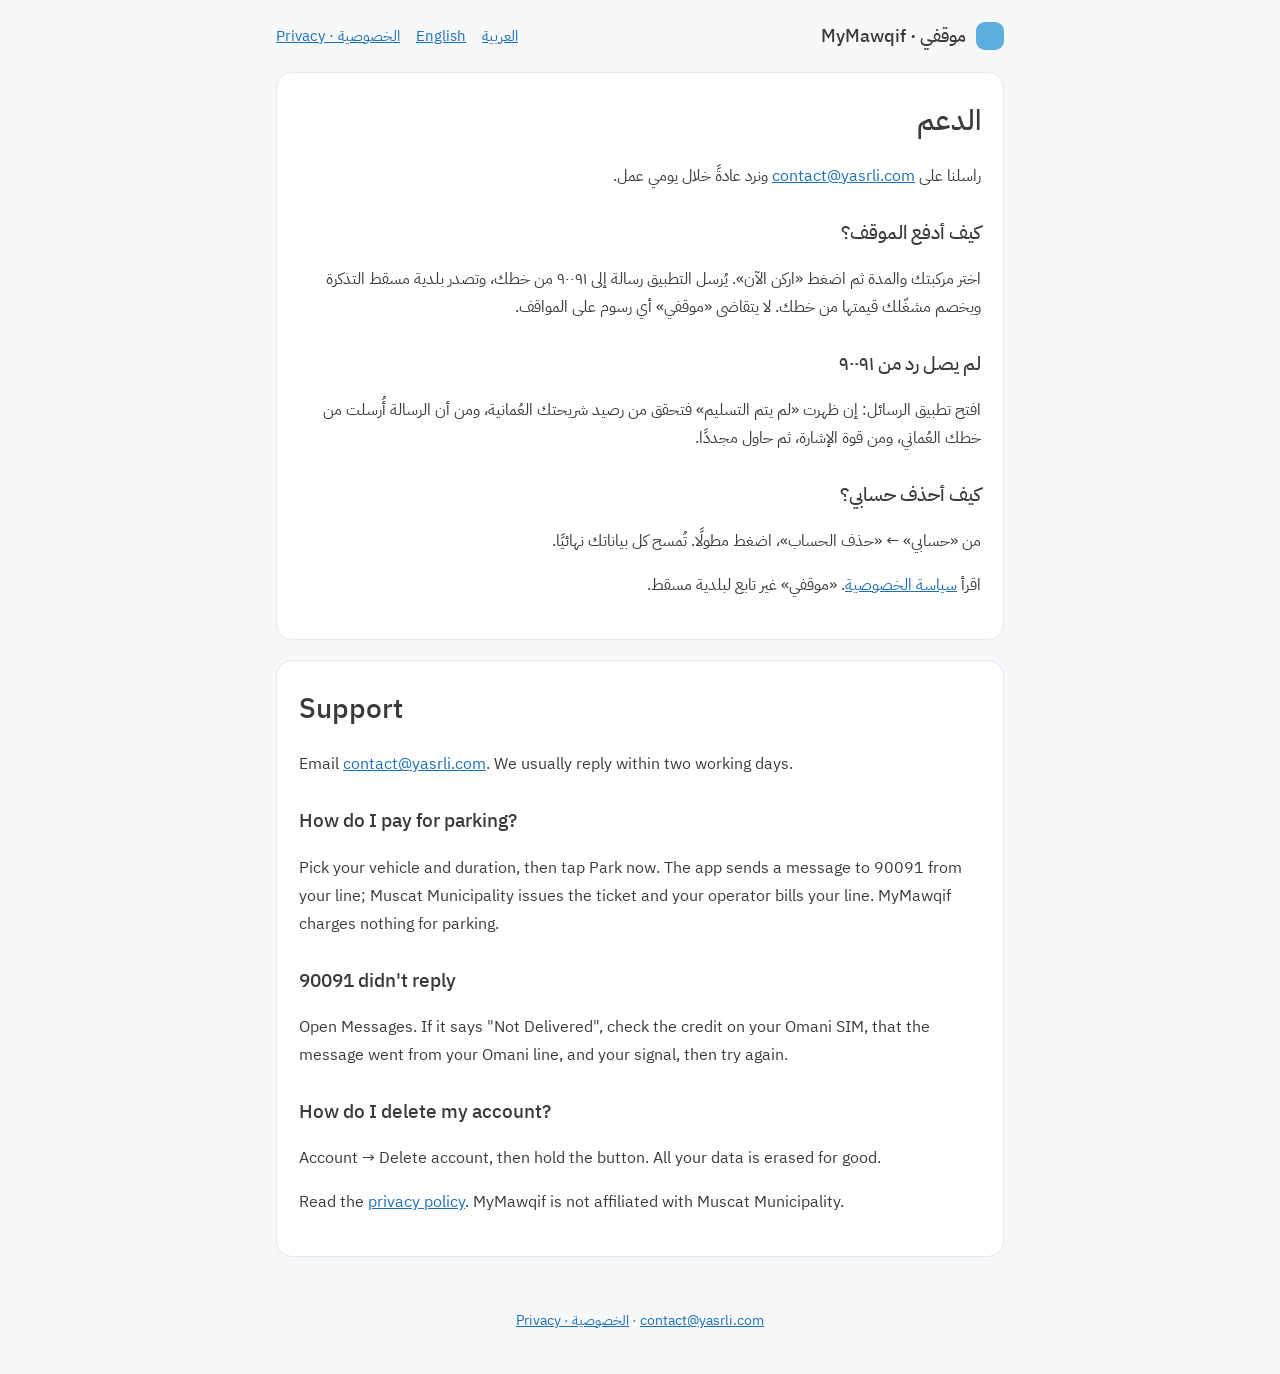
==== index.html @ d00fb5ce "Privacy policy and support pages (Arabic and English) Co-Authored-By: Claude Opus 5.5 <noreply@anthr" ====
<!doctype html>
<html lang="ar" dir="rtl">
<head>
<meta charset="utf-8">
<meta name="viewport" content="width=device-width, initial-scale=1">
<title>موقفي · MyMawqif</title>
<meta http-equiv="refresh" content="0; url=support/">
<link rel="stylesheet" href="style.css">
</head>
<body>
<main><article><p><a href="support/">الدعم · Support</a> · <a href="privacy/">سياسة الخصوصية · Privacy Policy</a></p></article></main>
</body>
</html>
---- style.css ----
:root { --bg: #F7F8FA; --ink: #3A3A3A; --muted: #6C757D; --line: #E3E7EE; --accent: #1D6FB8; --card: #FFFFFF; --blue: #5AAEE0; }
@media (prefers-color-scheme: dark) {
  :root { --bg: #0A1120; --ink: #E8EDF5; --muted: #9AA8BC; --line: #1E2A40; --accent: #7CC0EC; --card: #121A2D; }
}
* { box-sizing: border-box; }
html { scroll-behavior: smooth; }
body { margin: 0; background: var(--bg); color: var(--ink); font-family: 'IBM Plex Sans Arabic', system-ui, sans-serif; font-weight: 400; line-height: 1.75; }
header { display: flex; flex-wrap: wrap; align-items: center; justify-content: space-between; gap: 12px; max-width: 760px; margin: 0 auto; padding: 20px 16px; }
.brand { display: flex; align-items: center; gap: 10px; font-weight: 500; font-size: 18px; }
.mark { width: 28px; height: 28px; border-radius: 9px; background: var(--blue); }
nav { display: flex; gap: 16px; font-size: 15px; }
main { max-width: 760px; margin: 0 auto; padding: 0 16px 32px; }
article { background: var(--card); border: 1px solid var(--line); border-radius: 16px; padding: 24px 22px; margin-bottom: 20px; scroll-margin-top: 16px; }
h1 { font-size: 28px; font-weight: 500; margin: 0 0 4px; }
h2 { font-size: 19px; font-weight: 500; margin: 26px 0 6px; }
.meta { color: var(--muted); margin: 0 0 8px; }
ul { padding-inline-start: 22px; }
li { margin: 6px 0; }
strong { font-weight: 500; }
a { color: var(--accent); }
footer { max-width: 760px; margin: 0 auto; padding: 0 16px 40px; color: var(--muted); font-size: 14px; text-align: center; }
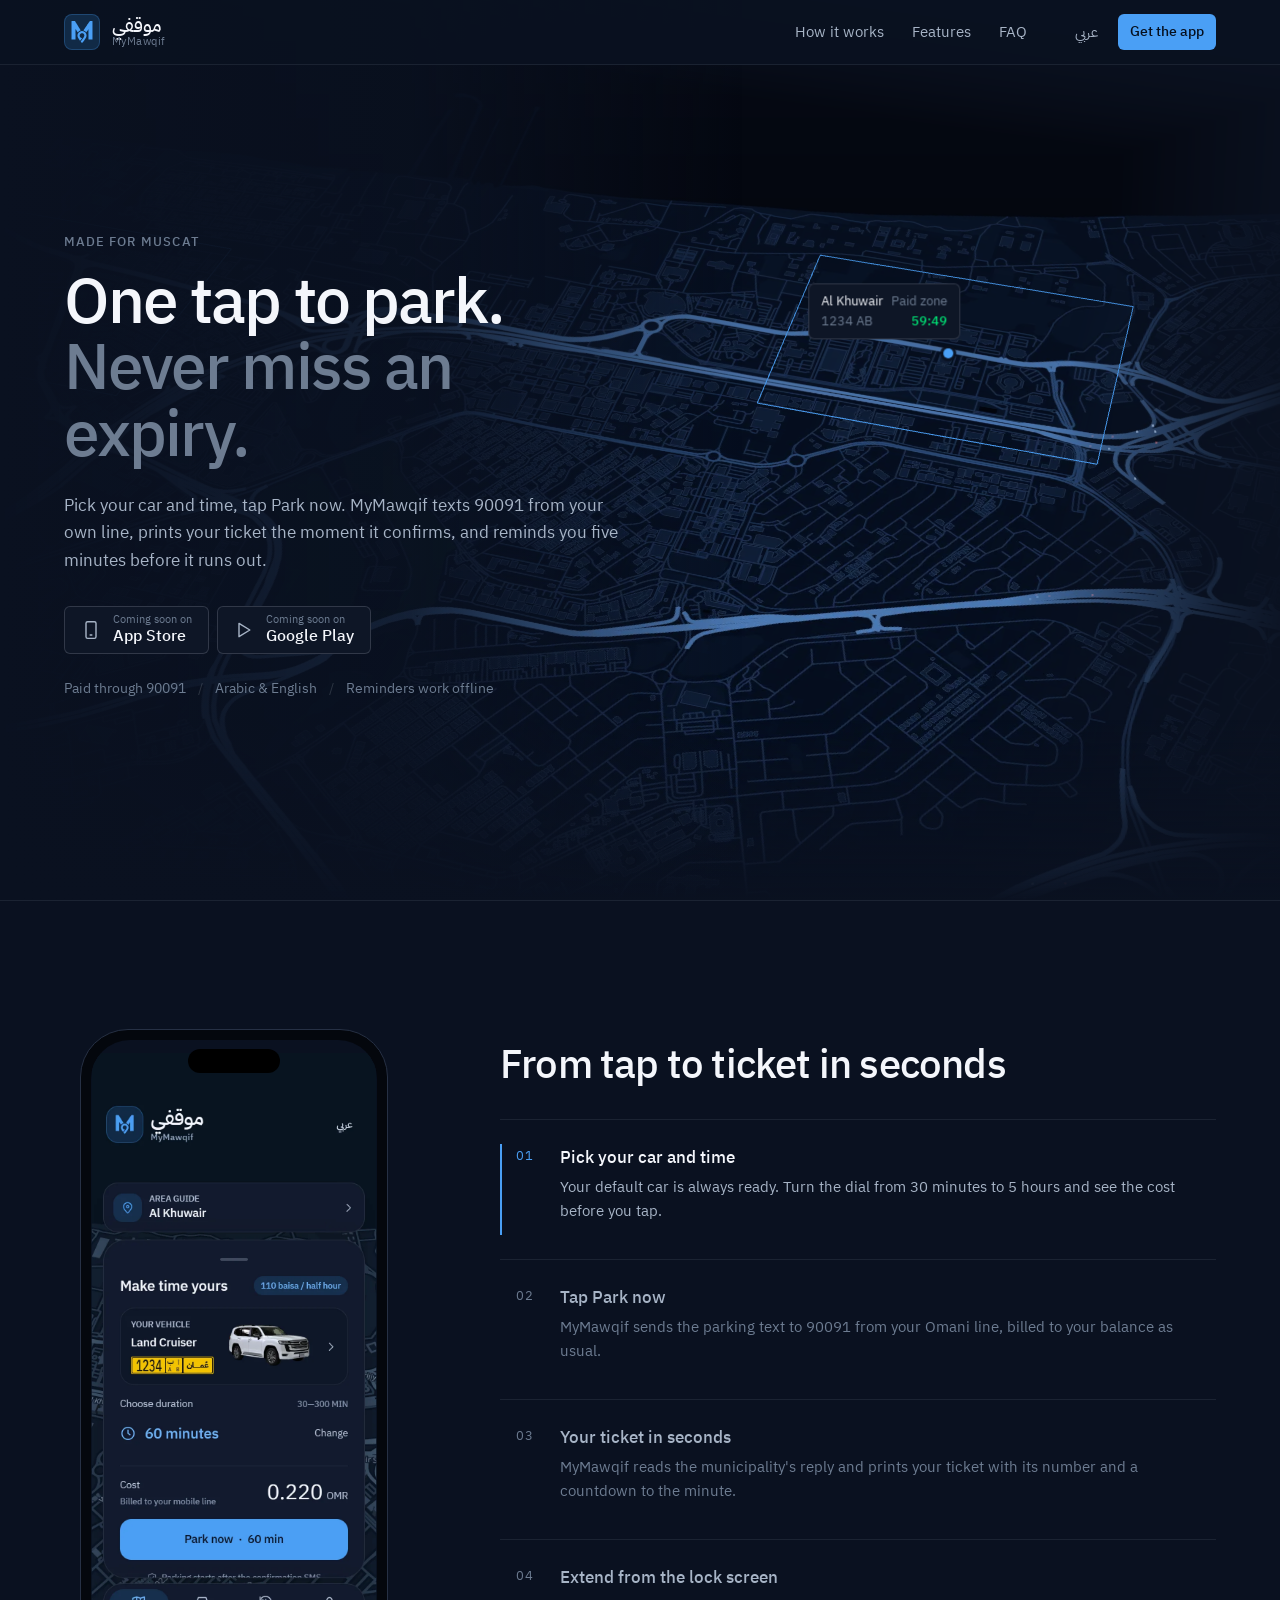
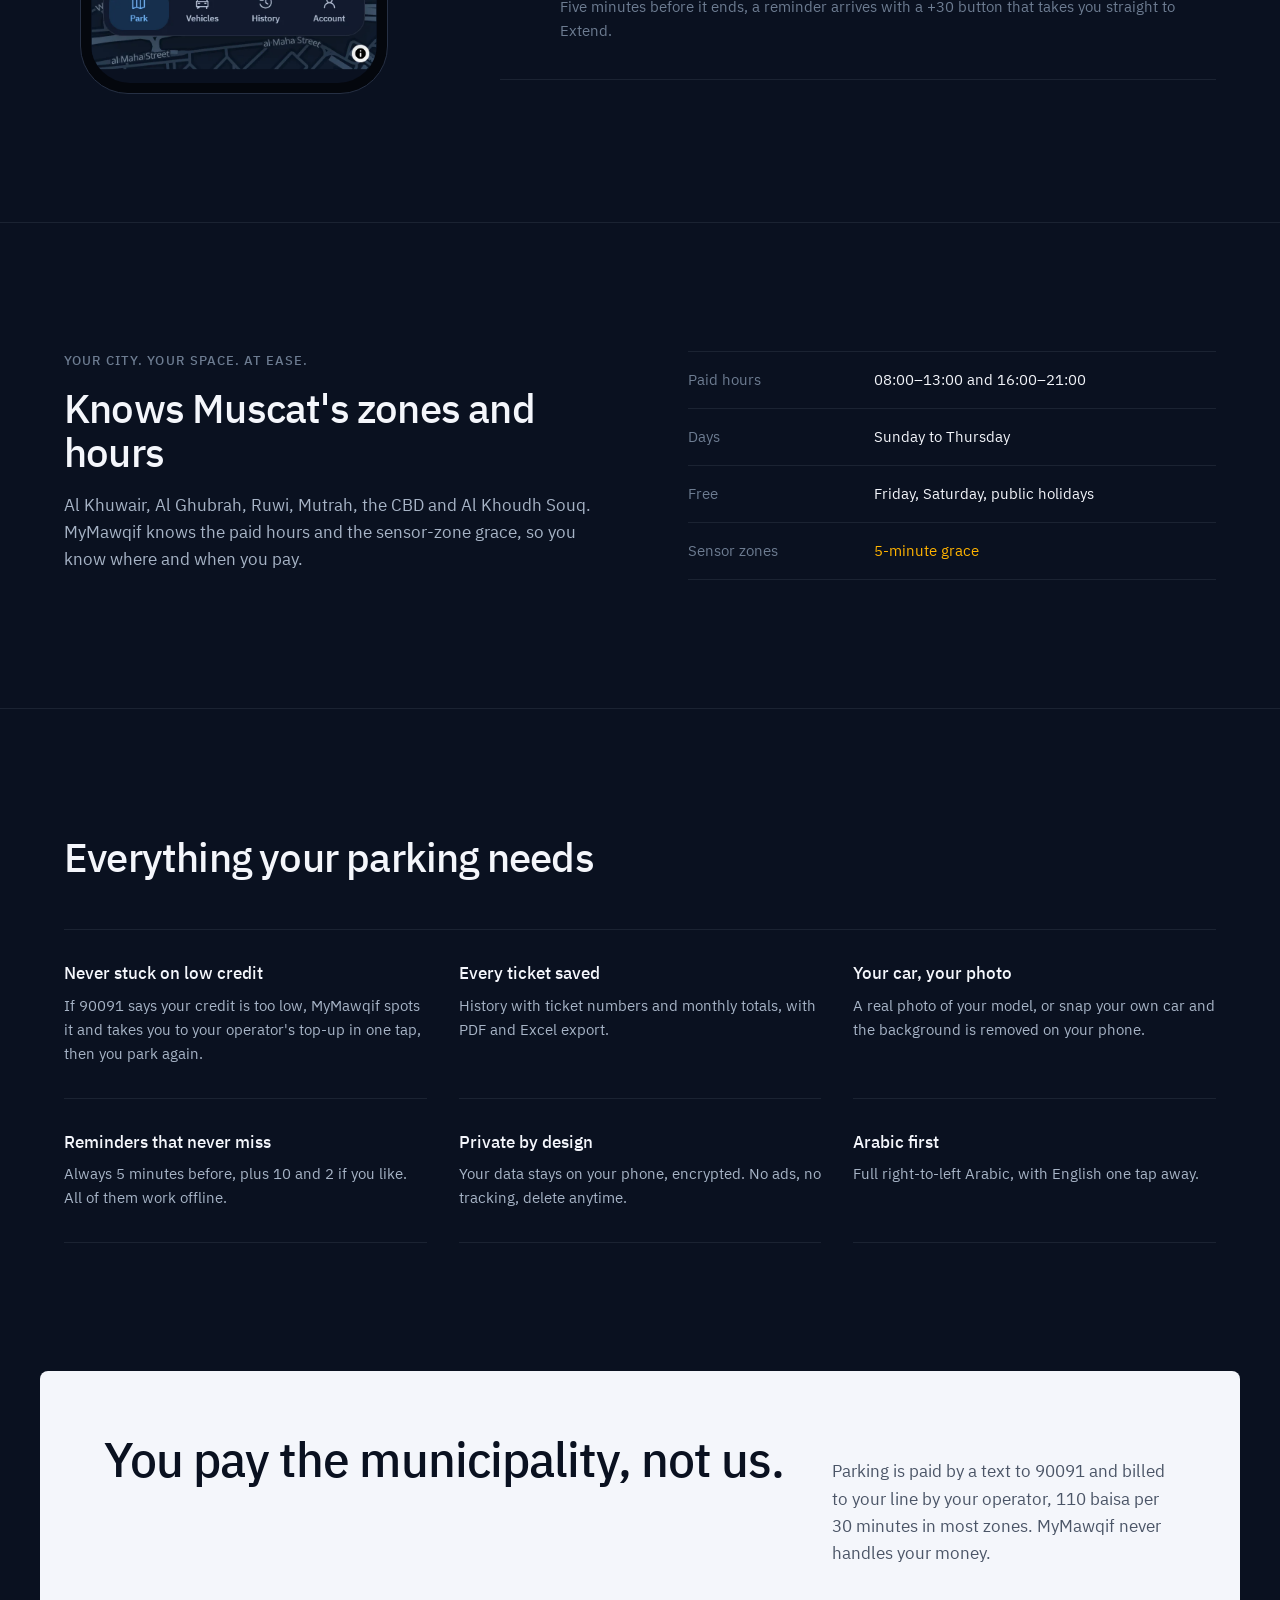
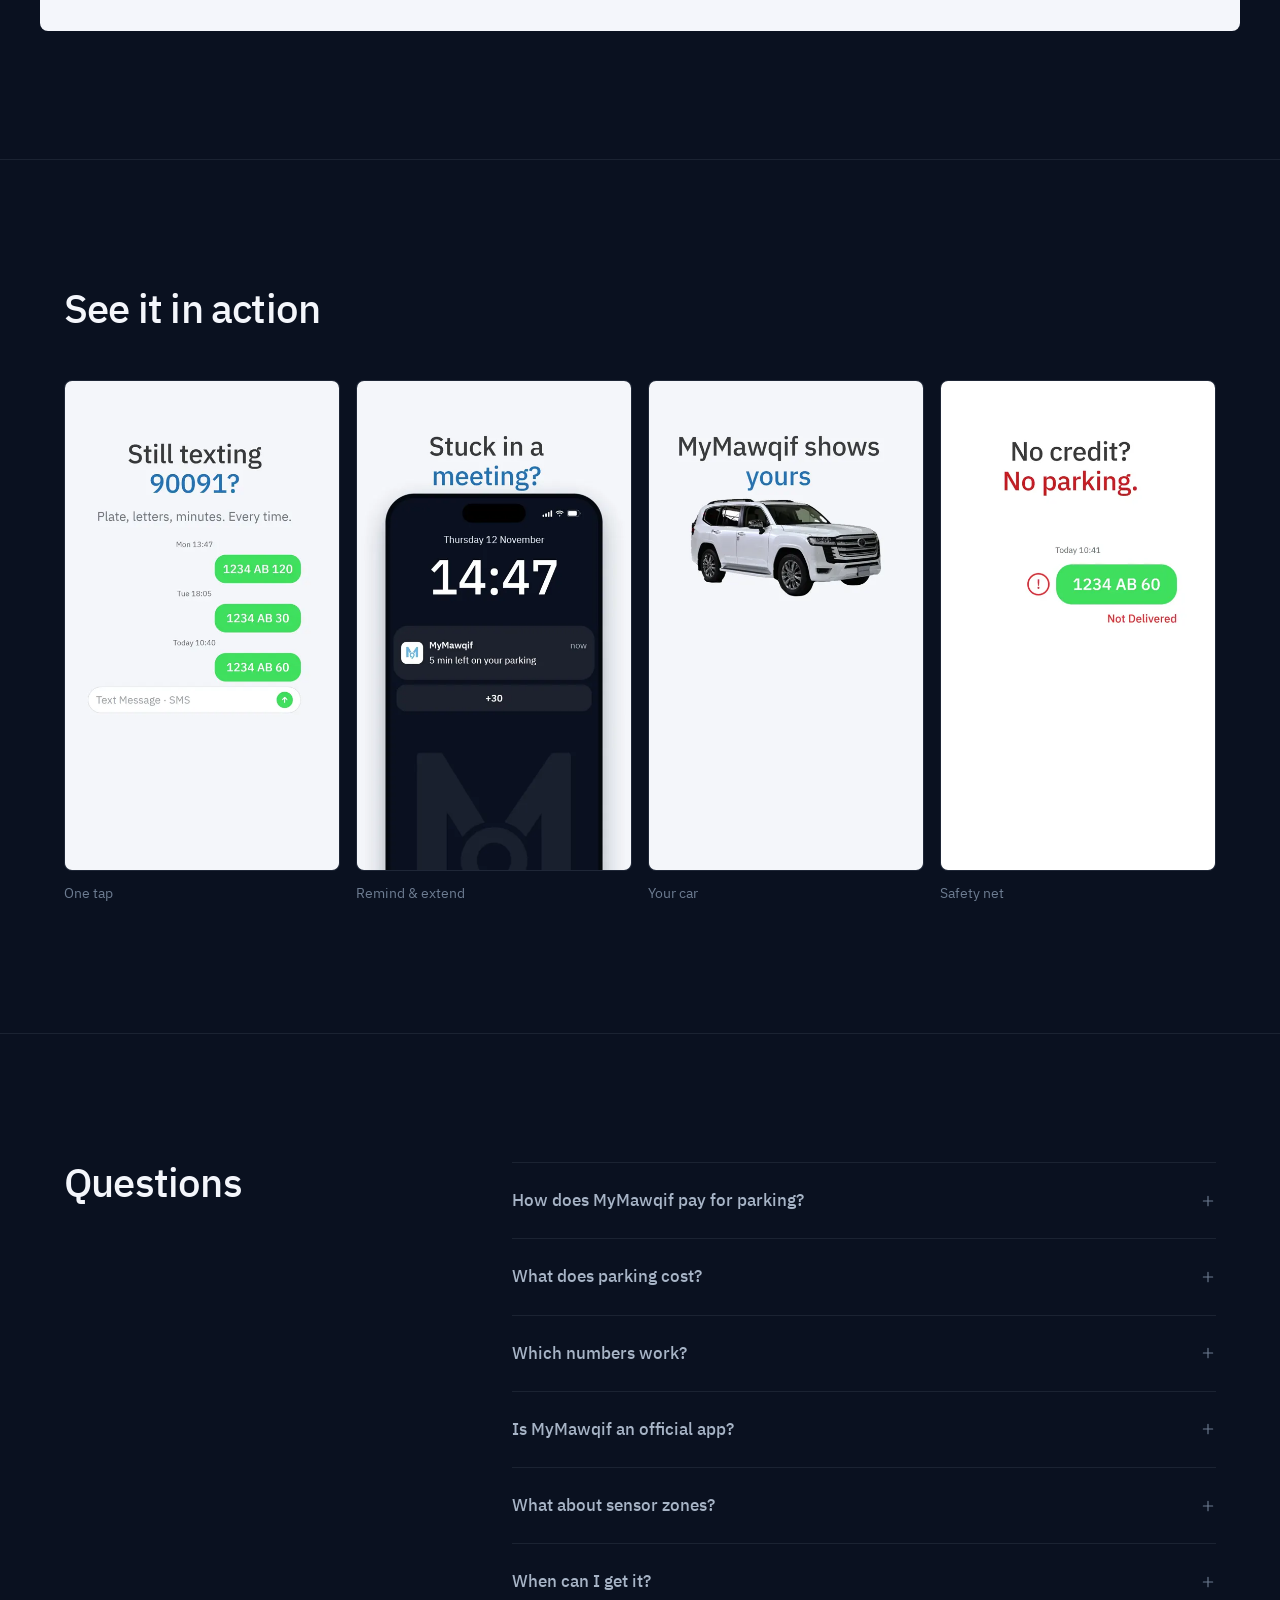
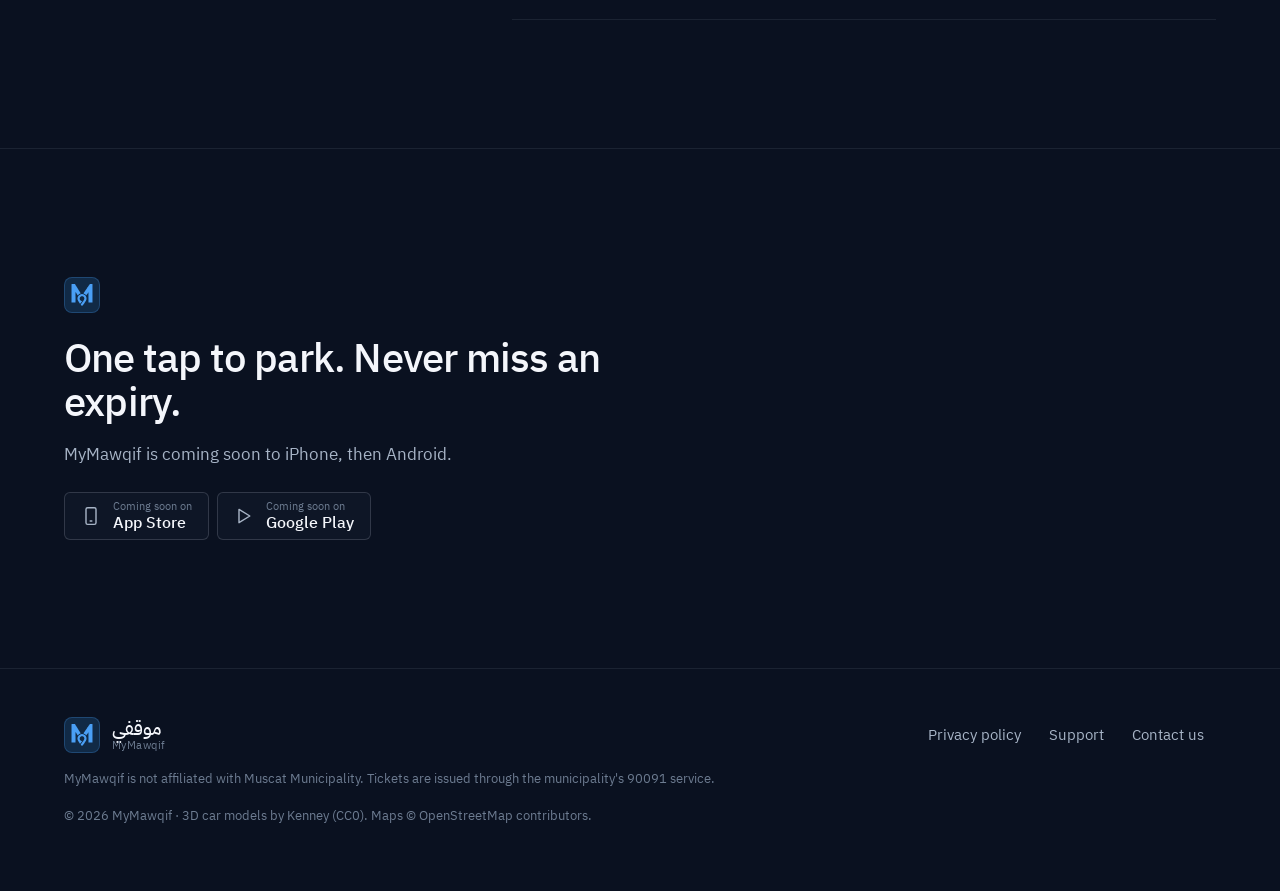
==== commit 1bd8f7ea: "Landing page: MyMawqif at mymawqif.com (Arabic and English) Built from the app repo's site/ (Vite, R" ====
--- a/index.html
+++ b/index.html
@@ -1,13 +1,24 @@
 <!doctype html>
 <html lang="ar" dir="rtl">
-<head>
-<meta charset="utf-8">
-<meta name="viewport" content="width=device-width, initial-scale=1">
-<title>موقفي · MyMawqif</title>
-<meta http-equiv="refresh" content="0; url=support/">
-<link rel="stylesheet" href="style.css">
-</head>
-<body>
-<main><article><p><a href="support/">الدعم · Support</a> · <a href="privacy/">سياسة الخصوصية · Privacy Policy</a></p></article></main>
-</body>
+  <head>
+    <meta charset="UTF-8" />
+    <meta name="viewport" content="width=device-width, initial-scale=1, viewport-fit=cover" />
+    <title>موقفي · اركن في مسقط بلمسة واحدة</title>
+    <meta name="description" content="MyMawqif (موقفي): one tap to park in Muscat. Texts 90091 from your line, prints your ticket and reminds you 5 minutes before it ends. اركن بلمسة واحدة، ولا يفوتك وقتك أبدًا." />
+    <meta name="theme-color" content="#0A1120" />
+    <link rel="icon" type="image/png" href="/brand/icon-64.png" />
+    <link rel="apple-touch-icon" href="/brand/icon-180.png" />
+    <link rel="preload" href="/fonts/plex-500.ttf" as="font" type="font/ttf" crossorigin />
+    <link rel="preload" href="/fonts/plex-400.ttf" as="font" type="font/ttf" crossorigin />
+    <meta property="og:title" content="موقفي · MyMawqif" />
+    <meta property="og:description" content="One tap to park in Muscat. اركن بلمسة واحدة، ولا يفوتك وقتك أبدًا." />
+    <meta property="og:image" content="https://mymawqif.com/brand/og.png" />
+    <meta property="og:url" content="https://mymawqif.com/" />
+    <meta name="twitter:card" content="summary_large_image" />
+    <script type="module" crossorigin src="/assets/index-dbt9mH5D.js"></script>
+    <link rel="stylesheet" crossorigin href="/assets/index-Wj7ePo54.css">
+  </head>
+  <body>
+    <div id="root"></div>
+  </body>
 </html>
--- a/assets/index-Wj7ePo54.css
+++ b/assets/index-Wj7ePo54.css
@@ -0,0 +1 @@
+@font-face{font-family:Plex;src:url(/fonts/plex-400.ttf)format("truetype");font-weight:400;font-display:swap}@font-face{font-family:Plex;src:url(/fonts/plex-500.ttf)format("truetype");font-weight:500;font-display:swap}:root{--bg:#0a1120;--surface-1:#0e1626;--surface-2:#131c2f;--surface-3:#19243a;--line:#e2eaf514;--line-2:#e2eaf529;--text:#f4f6fb;--text-2:#a7b4c6;--text-3:#6d7c91;--accent:#4a9ff5;--accent-hover:#64adf7;--accent-press:#3a8de6;--on-accent:#06101f;--ok:#00e676;--warn:#ffb300;--paper:#f4f6fb;--ink:#0a1120;--ink-2:#4b5567;--s1:4px;--s2:8px;--s3:12px;--s4:16px;--s5:24px;--s6:32px;--s7:48px;--s8:64px;--s9:96px;--s10:128px;--r1:4px;--r2:6px;--r3:8px;--ease:cubic-bezier(.2, 0, 0, 1);--fast:.15s;--font:"Plex", "IBM Plex Sans Arabic", system-ui, -apple-system, "Segoe UI", sans-serif;--wrap:1200px;--lightningcss-light: ;--lightningcss-dark:initial;color-scheme:dark}*,:before,:after{box-sizing:border-box}html{scroll-behavior:smooth;scroll-padding-top:var(--s9);-webkit-text-size-adjust:100%}body{background:var(--bg);color:var(--text);font:400 17px/1.6 var(--font);-webkit-font-smoothing:antialiased;font-variant-numeric:tabular-nums;margin:0;overflow-x:hidden}html[lang=ar] body{line-height:1.8}img,video,canvas,svg{max-width:100%;display:block}a{color:inherit;text-decoration:none}button{font:inherit;color:inherit;cursor:pointer;background:0 0;border:0;padding:0}h1,h2,h3,p{margin:0}h1,h2,h3,b,strong{font-weight:500}:focus-visible{outline:2px solid var(--accent);outline-offset:2px;border-radius:var(--r1)}.wrap{width:100%;max-width:var(--wrap);padding:0 var(--s5);margin:0 auto}.skip{top:var(--s2);z-index:100;padding:var(--s2) var(--s3);background:var(--accent);color:var(--on-accent);border-radius:var(--r2);position:absolute;inset-inline-start:var(--s2);transform:translateY(-200%)}.skip:focus-visible{transform:none}.sr{clip:rect(0 0 0 0);white-space:nowrap;width:1px;height:1px;position:absolute;overflow:hidden}.kicker{color:var(--text-3);letter-spacing:.08em;text-transform:uppercase;margin-bottom:var(--s4);font-size:13px;font-weight:500}html[lang=ar] .kicker{letter-spacing:0;font-size:15px}h1{letter-spacing:-.03em;font-size:clamp(40px,5.6vw,64px);line-height:1.04}html[lang=ar] h1{letter-spacing:0;line-height:1.3}h1 span{display:block}h1 .sub{color:var(--text-3)}h2{letter-spacing:-.02em;font-size:clamp(28px,3.2vw,40px);line-height:1.1}html[lang=ar] h2{letter-spacing:0;line-height:1.4}h3{font-size:17px;line-height:1.4}.lead{color:var(--text-2);max-width:34em;font-size:17px}.btn{justify-content:center;align-items:center;gap:var(--s2);height:40px;padding:0 var(--s4);border-radius:var(--r2);background:var(--accent);color:var(--on-accent);transition:background-color var(--fast) var(--ease), transform var(--fast) var(--ease);font-size:15px;font-weight:500;display:inline-flex}.btn:hover{background:var(--accent-hover)}.btn:active{background:var(--accent-press);transform:scale(.98)}.btn[aria-disabled=true],.btn:disabled{background:var(--surface-3);color:var(--text-3);pointer-events:none}.btn.small{height:36px;padding:0 var(--s3);font-size:14px}.top{z-index:50;border-bottom:1px solid var(--line);background:#0a1120f0;position:fixed;inset:0 0 auto}.top-in{height:var(--s8);align-items:center;gap:var(--s5);display:flex}.logo{align-items:center;gap:var(--s3);margin-inline-end:auto;display:flex}.logo-tile{border-radius:var(--r3);background:#112a46;border:1px solid #4a9ff540;place-items:center;width:36px;height:36px;display:grid}.logo-tile img{width:22px;height:22px}.logo-words{flex-direction:column;line-height:1.1;display:flex}.logo-words b{font-size:19px}.logo-words small{color:var(--text-3);letter-spacing:.04em;font-size:11px}.nav{gap:var(--s1);display:flex}.nav a,.lang{height:40px;padding:0 var(--s3);border-radius:var(--r2);color:var(--text-2);transition:color var(--fast) var(--ease), background-color var(--fast) var(--ease), transform var(--fast) var(--ease);align-items:center;font-size:15px;display:inline-flex}.nav a:hover,.lang:hover{color:var(--text);background:var(--surface-2)}.lang:active{transform:scale(.98)}.top-actions{align-items:center;gap:var(--s2);display:flex}.hero{min-height:100svh;padding:var(--s10) 0 var(--s9);isolation:isolate;align-items:center;display:flex;position:relative;overflow:hidden}.scene{z-index:-1;position:absolute;inset:0;overflow:hidden}.scene-canvas{opacity:0;transition:opacity .9s var(--ease);position:absolute;inset:0}.scene.ready .scene-canvas{opacity:1}.scene:after{content:"";pointer-events:none;position:absolute;inset:0}html[dir=ltr] .scene:after{background:linear-gradient(90deg, var(--bg) 0%, #0a1120d9 32%, #0a112000 58%), linear-gradient(0deg, var(--bg) 0%, #0a112000 20%)}html[dir=rtl] .scene:after{background:linear-gradient(270deg, var(--bg) 0%, #0a1120d9 32%, #0a112000 58%), linear-gradient(0deg, var(--bg) 0%, #0a112000 20%)}.hero-copy{max-width:560px}.hero .lead{margin:var(--s5) 0 var(--s6)}.pin{z-index:2;pointer-events:none;will-change:transform;position:absolute;top:0;left:0}.pin-dot{background:var(--accent);border-radius:50%;width:10px;height:10px;position:absolute;top:-5px;left:-5px;box-shadow:0 0 0 3px #0a1120e6}.pin-card{padding:var(--s2) var(--s3);background:var(--surface-1);border:1px solid var(--line-2);border-radius:var(--r2);white-space:nowrap;gap:2px;font-size:13px;line-height:1.4;display:grid;position:absolute;bottom:14px}html[dir=ltr] .pin-card{right:-12px}html[dir=rtl] .pin-card{left:-12px}.pin-zone{gap:var(--s2);color:var(--text);display:flex}.pin-zone em{color:var(--text-3);font-style:normal}.pin-ticket{justify-content:space-between;gap:var(--s4);color:var(--text-3);display:flex}.pin-ticket b{color:var(--ok);font-weight:500}.pin:not(.main){display:none}.stores{gap:var(--s2);flex-wrap:wrap;display:flex}.store{align-items:center;gap:var(--s3);height:48px;padding:0 var(--s4);border-radius:var(--r2);border:1px solid var(--line-2);background:var(--surface-1);color:var(--text);display:inline-flex}.store svg{width:20px;height:20px;color:var(--text-2)}.store span{flex-direction:column;line-height:1.15;display:flex}.store small{color:var(--text-3);font-size:11px}.store b{text-align:start;direction:ltr;font-size:16px}.trust{margin:var(--s5) 0 0;color:var(--text-3);flex-wrap:wrap;padding:0;font-size:14px;list-style:none;display:flex}.trust li+li:before{content:"/";margin:0 var(--s3);color:var(--line-2)}.how,.city,.features,.reels,.faq,.get{padding:var(--s10) 0;border-top:1px solid var(--line)}.how-in{gap:var(--s9);grid-template-columns:minmax(260px,340px) 1fr;align-items:center;display:grid}.how-phone{place-items:center;display:grid}.phone{aspect-ratio:390/844;direction:ltr;background:#04070d;border:1px solid #263044;border-radius:48px;width:clamp(240px,24vw,320px);padding:10px;position:relative}.phone-glass{background:var(--bg);border-radius:39px;width:100%;height:100%;overflow:hidden}.phone-island{background:#000;border-radius:12px;width:30%;height:24px;margin-left:-15%;position:absolute;top:19px;left:50%}.how-steps h2{margin-bottom:var(--s6)}.steps{border-top:1px solid var(--line);margin:0;padding:0;list-style:none}.step{border-bottom:1px solid var(--line)}.step button{grid-template-columns:var(--s7) 1fr;gap:var(--s3);width:100%;padding:var(--s5) 0;text-align:start;display:grid;position:relative}.step button:before{content:"";inset-inline-start:0;top:var(--s5);bottom:var(--s5);width:2px;transition:background-color var(--fast) var(--ease);background:0 0;position:absolute}.step .num{color:var(--text-3);letter-spacing:.04em;transition:color var(--fast) var(--ease);padding-inline-start:var(--s4);font-size:13px;line-height:1.9}.step b{color:var(--text-2);transition:color var(--fast) var(--ease);font-size:17px;display:block}.step .d{margin-top:var(--s1);color:var(--text-3);transition:color var(--fast) var(--ease);font-size:15px;display:block}.step button:hover b{color:var(--text)}.step.on button:before{background:var(--accent)}.step.on b{color:var(--text)}.step.on .num{color:var(--accent)}.step.on .d{color:var(--text-2)}.city-in{gap:var(--s9);grid-template-columns:1fr 1fr;align-items:start;display:grid}.city-head .lead{margin-top:var(--s4)}.hours{border-top:1px solid var(--line);margin:0}.hours div{gap:var(--s4);padding:var(--s4) 0;border-bottom:1px solid var(--line);grid-template-columns:10em 1fr;display:grid}.hours dt{color:var(--text-3);font-size:15px}.hours dd{margin:0;font-size:15px}.hours div:last-child dd{color:var(--warn)}.features h2,.reels h2{margin-bottom:var(--s7)}.grid{column-gap:var(--s6);border-top:1px solid var(--line);grid-template-columns:repeat(3,1fr);display:grid}.feature{padding:var(--s6) 0;border-bottom:1px solid var(--line)}.feature h3{margin-bottom:var(--s2)}.feature p{color:var(--text-2);font-size:15px}.free{padding:0 0 var(--s10)}.free-in{gap:var(--s7);padding:var(--s8);border-radius:var(--r3);background:var(--paper);color:var(--ink);grid-template-columns:auto 1fr;align-items:baseline;display:grid}.free h2{white-space:nowrap;font-size:clamp(32px,4vw,48px)}.free p{color:var(--ink-2);max-width:34em;font-size:17px}.reel-row{gap:var(--s4);grid-template-columns:repeat(4,1fr);display:grid}.reel{margin:0}.reel video{aspect-ratio:9/16;object-fit:cover;border-radius:var(--r3);background:var(--surface-1);border:1px solid var(--line);width:100%}.reel figcaption{margin-top:var(--s3);color:var(--text-3);font-size:14px}.faq-in{gap:var(--s9);grid-template-columns:1fr 2fr;align-items:start;display:grid}.qs{border-top:1px solid var(--line)}details{border-bottom:1px solid var(--line)}summary{cursor:pointer;justify-content:space-between;align-items:center;gap:var(--s4);padding:var(--s5) 0;color:var(--text-2);transition:color var(--fast) var(--ease);font-weight:500;list-style:none;display:flex}summary:hover,details[open] summary{color:var(--text)}summary::-webkit-details-marker{display:none}summary svg{width:16px;height:16px;color:var(--text-3);transition:transform var(--fast) var(--ease);flex:none}details[open] summary svg{transform:rotate(45deg)}details p{padding:0 0 var(--s5);color:var(--text-2);max-width:40em}.get-in{justify-items:start;gap:var(--s5);display:grid}.get h2{max-width:16em}.get .lead{margin-top:calc(-1 * var(--s2))}.foot{border-top:1px solid var(--line);padding:var(--s7) 0 var(--s8)}.foot-in{gap:var(--s4) var(--s7);grid-template-columns:auto 1fr;align-items:center;display:grid}.foot nav{gap:var(--s1);flex-wrap:wrap;justify-content:flex-end;display:flex}.foot nav a{height:36px;padding:0 var(--s3);border-radius:var(--r2);color:var(--text-2);transition:color var(--fast) var(--ease), background-color var(--fast) var(--ease);align-items:center;font-size:15px;display:inline-flex}.foot nav a:hover{color:var(--text);background:var(--surface-2)}.foot .note{color:var(--text-3);grid-column:1/-1;font-size:13px}.reveal{opacity:0;transform:translateY(var(--s3));transition:opacity .5s var(--ease), transform .5s var(--ease)}.reveal.in{opacity:1;transform:none}@media (max-width:1000px){.nav{display:none}.how-in,.city-in,.faq-in{gap:var(--s7);grid-template-columns:1fr}.how-phone{order:2}.grid,.reel-row{grid-template-columns:1fr 1fr}.free-in{gap:var(--s4);padding:var(--s6);grid-template-columns:1fr}}@media (max-width:640px){.wrap{padding:0 var(--s4)}body{font-size:16px}.top-in{height:56px}.btn.small{display:none}.hero{padding:var(--s9) 0 var(--s8);align-items:flex-start}html[dir] .scene:after{background:linear-gradient(180deg, var(--bg) 0%, #0a1120e6 45%, #0a112000 72%), linear-gradient(0deg, var(--bg) 0%, #0a112000 16%)}.store{flex:1}html[dir] .pin-card{left:0;right:auto;transform:translate(-50%)}.how,.city,.features,.reels,.faq,.get{padding:var(--s9) 0}.grid{grid-template-columns:1fr}.hours div{gap:var(--s1);grid-template-columns:1fr}.reel-row{scroll-snap-type:x mandatory;margin:0 calc(-1 * var(--s4));padding:0 var(--s4) var(--s2);grid-template-columns:none;grid-auto-columns:70%;grid-auto-flow:column;overflow-x:auto}.reel{scroll-snap-align:center}.free h2{white-space:normal}.foot-in{grid-template-columns:1fr}.foot nav{justify-content:flex-start;margin-inline-start:calc(-1 * var(--s3))}}@media (prefers-reduced-motion:reduce){html{scroll-behavior:auto}.reveal{opacity:1;transition:none;transform:none}*,:before,:after{transition-duration:0s!important}}
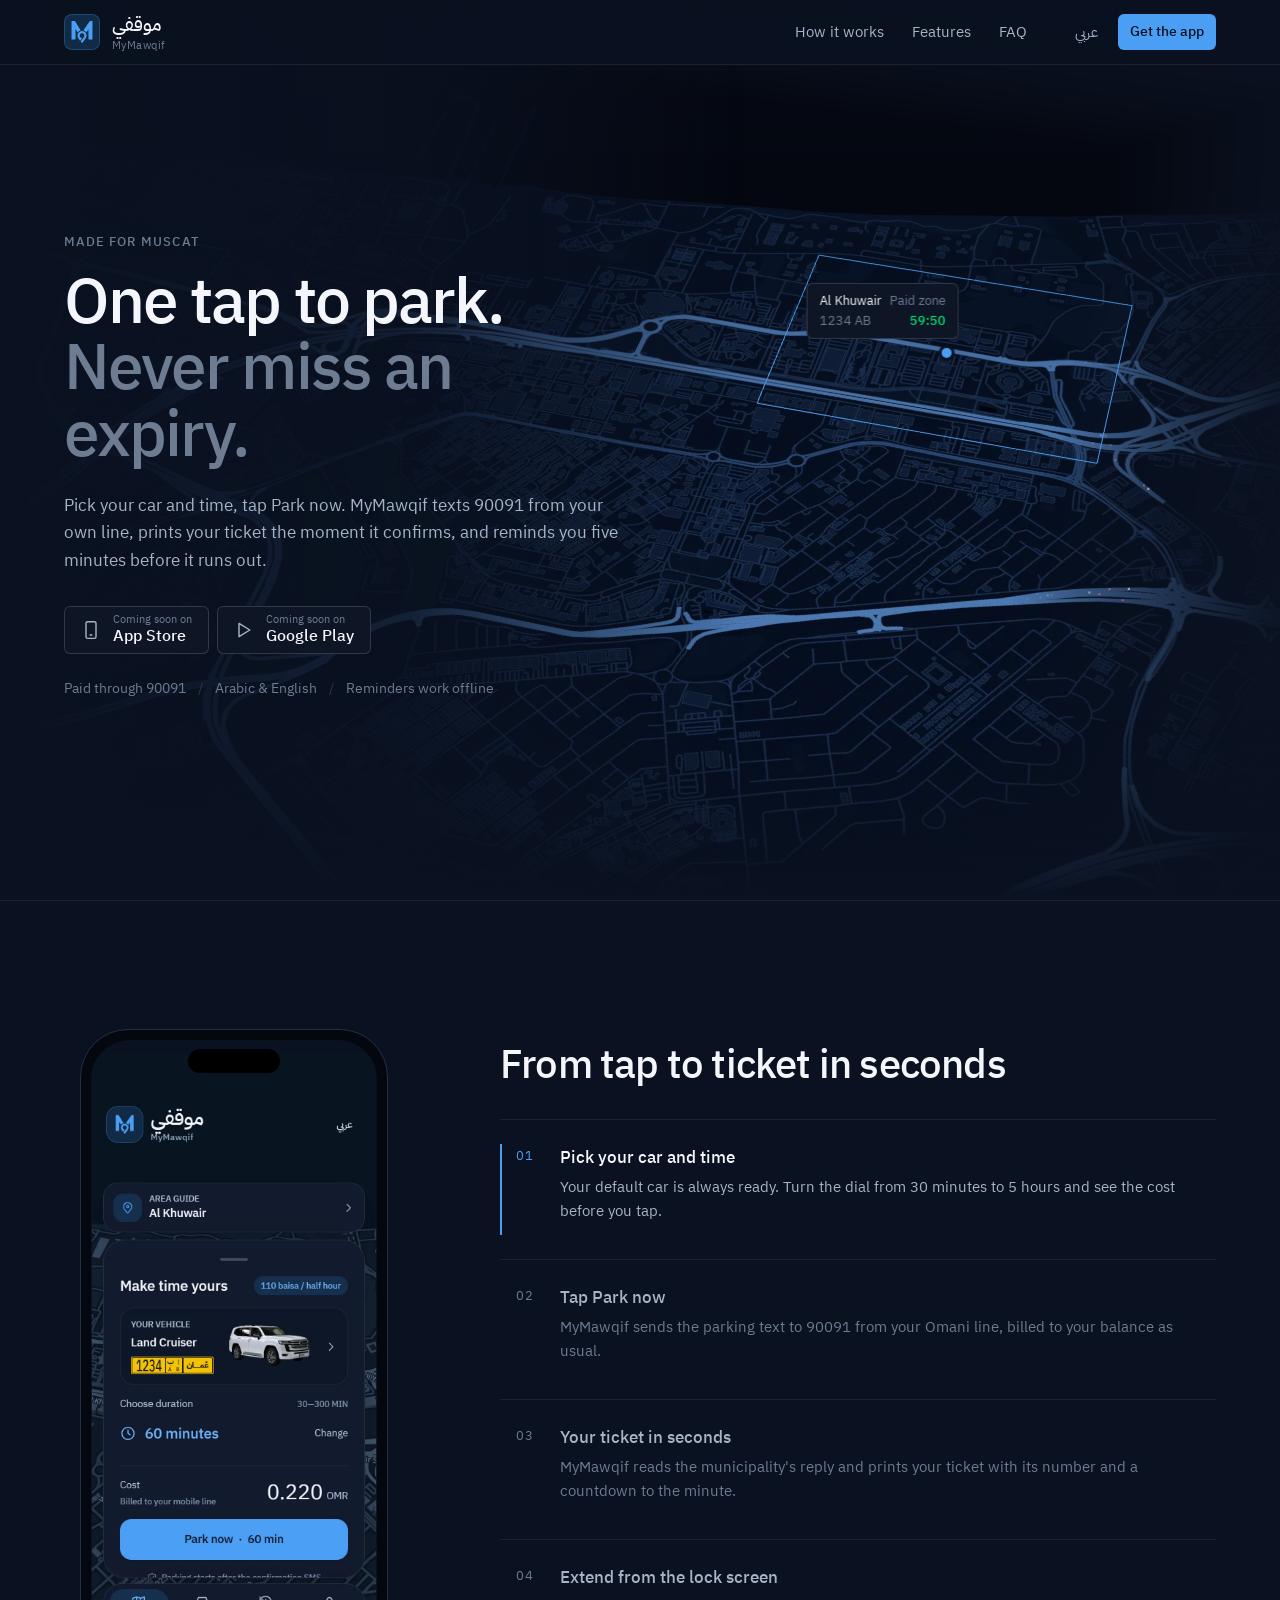
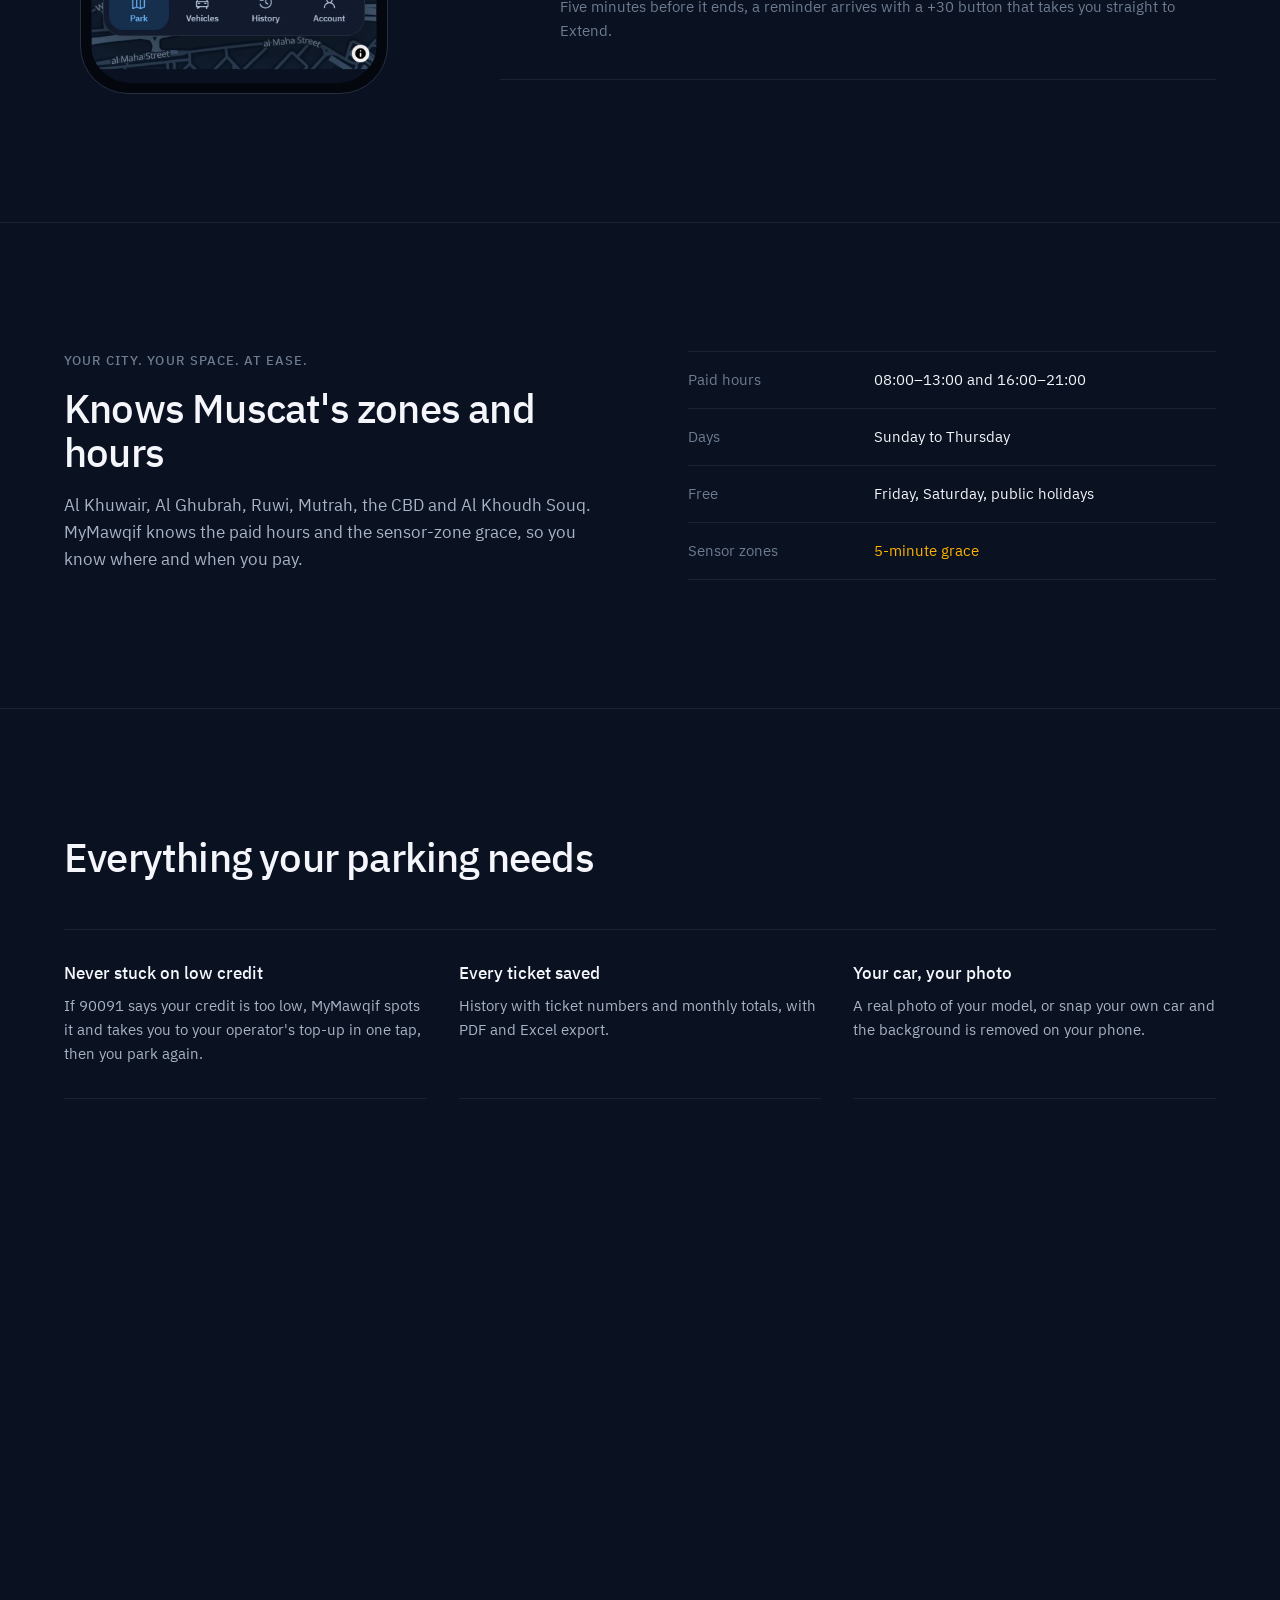
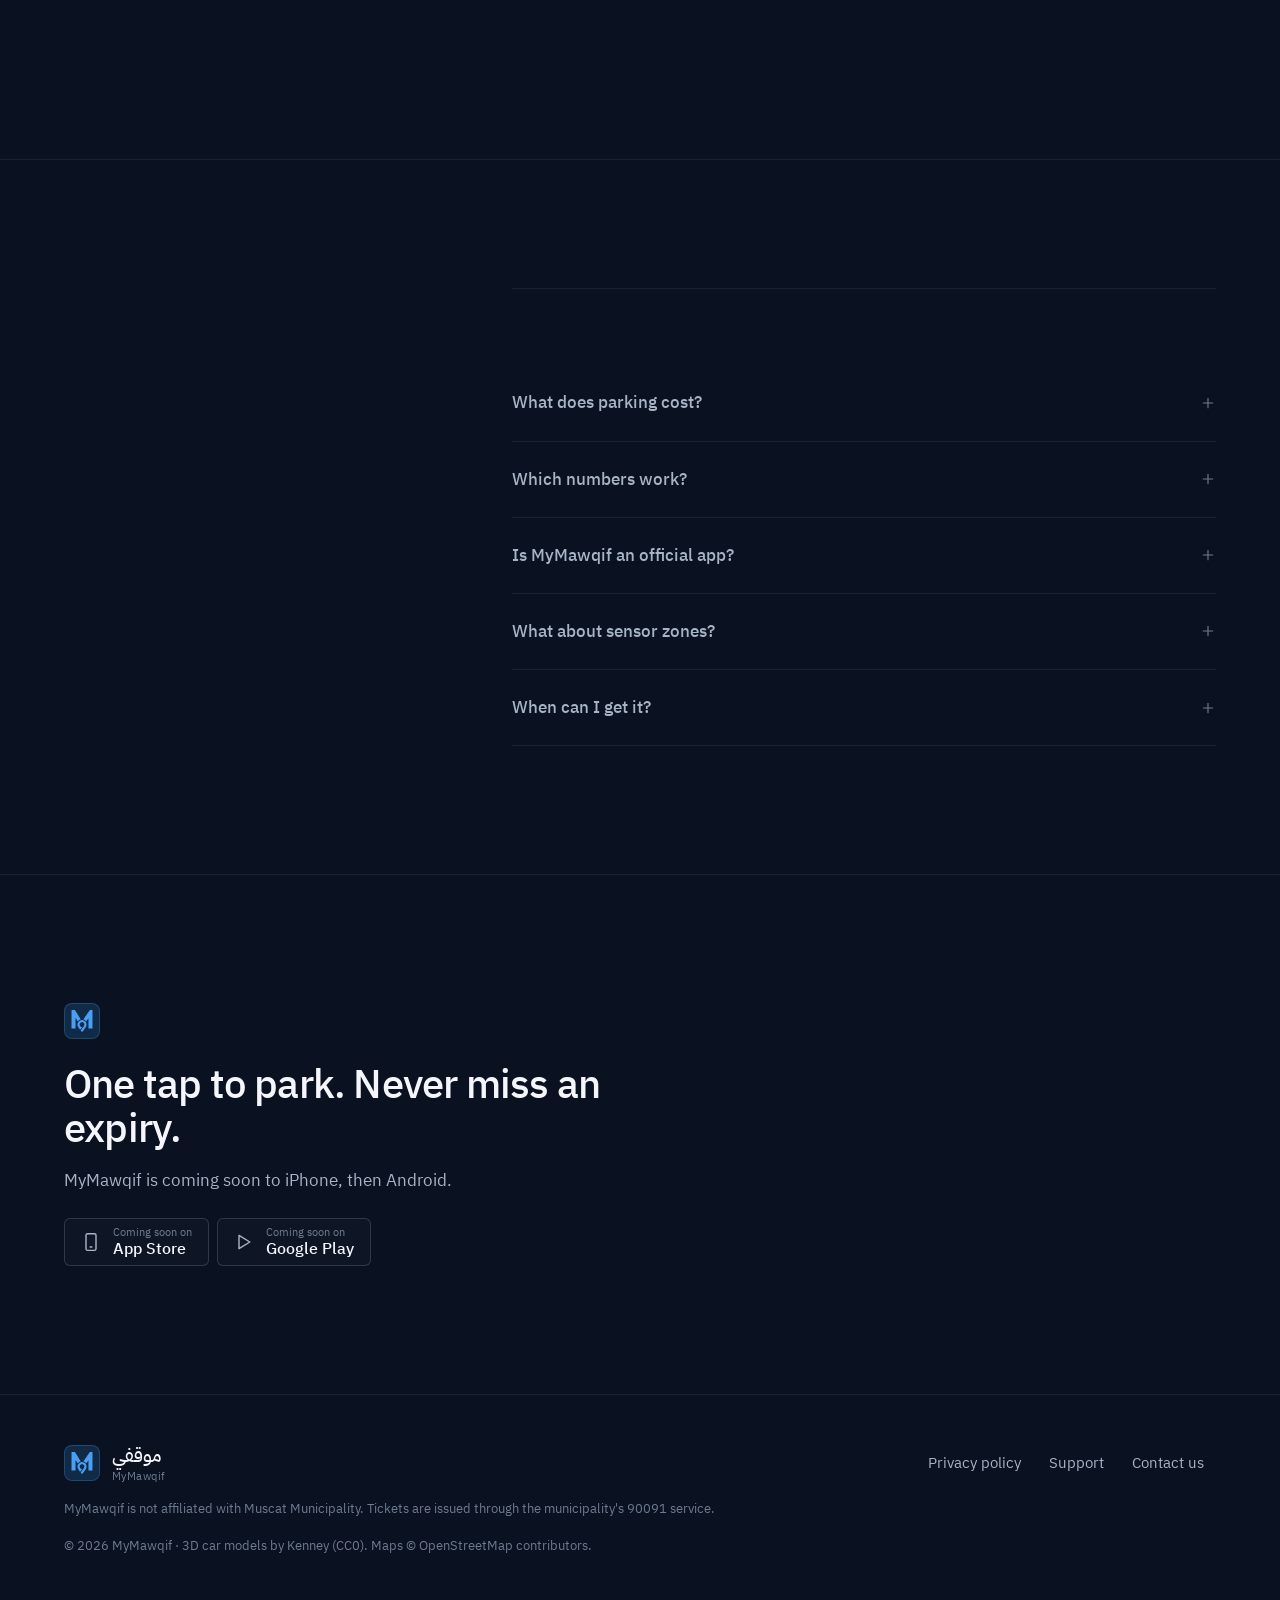
==== commit 4689c230: "Landing page: phone layout (map under the text, demo above the steps), logo spacing; reels removed u" ====
--- a/index.html
+++ b/index.html
@@ -15,8 +15,8 @@
     <meta property="og:image" content="https://mymawqif.com/brand/og.png" />
     <meta property="og:url" content="https://mymawqif.com/" />
     <meta name="twitter:card" content="summary_large_image" />
-    <script type="module" crossorigin src="/assets/index-dbt9mH5D.js"></script>
-    <link rel="stylesheet" crossorigin href="/assets/index-Wj7ePo54.css">
+    <script type="module" crossorigin src="/assets/index-qQxXzcD2.js"></script>
+    <link rel="stylesheet" crossorigin href="/assets/index-CXHOI1ux.css">
   </head>
   <body>
     <div id="root"></div>
--- a/assets/index-CXHOI1ux.css
+++ b/assets/index-CXHOI1ux.css
@@ -0,0 +1 @@
+@font-face{font-family:Plex;src:url(/fonts/plex-400.ttf)format("truetype");font-weight:400;font-display:swap}@font-face{font-family:Plex;src:url(/fonts/plex-500.ttf)format("truetype");font-weight:500;font-display:swap}:root{--bg:#0a1120;--surface-1:#0e1626;--surface-2:#131c2f;--surface-3:#19243a;--line:#e2eaf514;--line-2:#e2eaf529;--text:#f4f6fb;--text-2:#a7b4c6;--text-3:#6d7c91;--accent:#4a9ff5;--accent-hover:#64adf7;--accent-press:#3a8de6;--on-accent:#06101f;--ok:#00e676;--warn:#ffb300;--paper:#f4f6fb;--ink:#0a1120;--ink-2:#4b5567;--s1:4px;--s2:8px;--s3:12px;--s4:16px;--s5:24px;--s6:32px;--s7:48px;--s8:64px;--s9:96px;--s10:128px;--r1:4px;--r2:6px;--r3:8px;--ease:cubic-bezier(.2, 0, 0, 1);--fast:.15s;--font:"Plex", "IBM Plex Sans Arabic", system-ui, -apple-system, "Segoe UI", sans-serif;--wrap:1200px;--lightningcss-light: ;--lightningcss-dark:initial;color-scheme:dark}*,:before,:after{box-sizing:border-box}html{scroll-behavior:smooth;scroll-padding-top:var(--s9);-webkit-text-size-adjust:100%}body{background:var(--bg);color:var(--text);font:400 17px/1.6 var(--font);-webkit-font-smoothing:antialiased;font-variant-numeric:tabular-nums;margin:0;overflow-x:hidden}html[lang=ar] body{line-height:1.8}img,video,canvas,svg{max-width:100%;display:block}a{color:inherit;text-decoration:none}button{font:inherit;color:inherit;cursor:pointer;background:0 0;border:0;padding:0}h1,h2,h3,p{margin:0}h1,h2,h3,b,strong{font-weight:500}:focus-visible{outline:2px solid var(--accent);outline-offset:2px;border-radius:var(--r1)}.wrap{width:100%;max-width:var(--wrap);padding:0 var(--s5);margin:0 auto}.skip{top:var(--s2);z-index:100;padding:var(--s2) var(--s3);background:var(--accent);color:var(--on-accent);border-radius:var(--r2);position:absolute;inset-inline-start:var(--s2);transform:translateY(-200%)}.skip:focus-visible{transform:none}.sr{clip:rect(0 0 0 0);white-space:nowrap;width:1px;height:1px;position:absolute;overflow:hidden}.kicker{color:var(--text-3);letter-spacing:.08em;text-transform:uppercase;margin-bottom:var(--s4);font-size:13px;font-weight:500}html[lang=ar] .kicker{letter-spacing:0;font-size:15px}h1{letter-spacing:-.03em;font-size:clamp(40px,5.6vw,64px);line-height:1.04}html[lang=ar] h1{letter-spacing:0;line-height:1.3}h1 span{display:block}h1 .sub{color:var(--text-3)}h2{letter-spacing:-.02em;font-size:clamp(28px,3.2vw,40px);line-height:1.1}html[lang=ar] h2{letter-spacing:0;line-height:1.4}h3{font-size:17px;line-height:1.4}.lead{color:var(--text-2);max-width:34em;font-size:17px}.btn{justify-content:center;align-items:center;gap:var(--s2);height:40px;padding:0 var(--s4);border-radius:var(--r2);background:var(--accent);color:var(--on-accent);transition:background-color var(--fast) var(--ease), transform var(--fast) var(--ease);font-size:15px;font-weight:500;display:inline-flex}.btn:hover{background:var(--accent-hover)}.btn:active{background:var(--accent-press);transform:scale(.98)}.btn[aria-disabled=true],.btn:disabled{background:var(--surface-3);color:var(--text-3);pointer-events:none}.btn.small{height:36px;padding:0 var(--s3);font-size:14px}.top{z-index:50;border-bottom:1px solid var(--line);background:#0a1120f0;position:fixed;inset:0 0 auto}.top-in{height:var(--s8);align-items:center;gap:var(--s5);display:flex}.logo{align-items:center;gap:var(--s3);margin-inline-end:auto;display:flex}.logo-tile{border-radius:var(--r3);background:#112a46;border:1px solid #4a9ff540;place-items:center;width:36px;height:36px;display:grid}.logo-tile img{width:22px;height:22px}.logo-words{flex-direction:column;gap:1px;display:flex}.logo-words b{font-size:19px;line-height:1.35}.logo-words small{color:var(--text-3);letter-spacing:.04em;font-size:11px;line-height:1.2}.nav{gap:var(--s1);display:flex}.nav a,.lang{height:40px;padding:0 var(--s3);border-radius:var(--r2);color:var(--text-2);transition:color var(--fast) var(--ease), background-color var(--fast) var(--ease), transform var(--fast) var(--ease);align-items:center;font-size:15px;display:inline-flex}.nav a:hover,.lang:hover{color:var(--text);background:var(--surface-2)}.lang:active{transform:scale(.98)}.top-actions{align-items:center;gap:var(--s2);display:flex}.hero{min-height:100svh;padding:var(--s10) 0 var(--s9);isolation:isolate;align-items:center;display:flex;position:relative;overflow:hidden}.scene{z-index:-1;position:absolute;inset:0;overflow:hidden}.scene-canvas{opacity:0;transition:opacity .9s var(--ease);position:absolute;inset:0}.scene.ready .scene-canvas{opacity:1}.scene:after{content:"";pointer-events:none;position:absolute;inset:0}html[dir=ltr] .scene:after{background:linear-gradient(90deg, var(--bg) 0%, #0a1120d9 32%, #0a112000 58%), linear-gradient(0deg, var(--bg) 0%, #0a112000 20%)}html[dir=rtl] .scene:after{background:linear-gradient(270deg, var(--bg) 0%, #0a1120d9 32%, #0a112000 58%), linear-gradient(0deg, var(--bg) 0%, #0a112000 20%)}.hero-copy{max-width:560px}.hero .lead{margin:var(--s5) 0 var(--s6)}.pin{z-index:2;pointer-events:none;will-change:transform;position:absolute;top:0;left:0}.pin-dot{background:var(--accent);border-radius:50%;width:10px;height:10px;position:absolute;top:-5px;left:-5px;box-shadow:0 0 0 3px #0a1120e6}.pin-card{padding:var(--s2) var(--s3);background:var(--surface-1);border:1px solid var(--line-2);border-radius:var(--r2);white-space:nowrap;gap:2px;font-size:13px;line-height:1.4;display:grid;position:absolute;bottom:14px}html[dir=ltr] .pin-card{right:-12px}html[dir=rtl] .pin-card{left:-12px}.pin-zone{gap:var(--s2);color:var(--text);display:flex}.pin-zone em{color:var(--text-3);font-style:normal}.pin-ticket{justify-content:space-between;gap:var(--s4);color:var(--text-3);display:flex}.pin-ticket b{color:var(--ok);font-weight:500}.pin:not(.main){display:none}.stores{gap:var(--s2);flex-wrap:wrap;display:flex}.store{align-items:center;gap:var(--s3);height:48px;padding:0 var(--s4);border-radius:var(--r2);border:1px solid var(--line-2);background:var(--surface-1);color:var(--text);display:inline-flex}.store svg{width:20px;height:20px;color:var(--text-2)}.store span{flex-direction:column;line-height:1.15;display:flex}.store small{color:var(--text-3);font-size:11px}.store b{text-align:start;direction:ltr;font-size:16px}.trust{margin:var(--s5) 0 0;color:var(--text-3);flex-wrap:wrap;padding:0;font-size:14px;list-style:none;display:flex}.trust li+li:before{content:"/";margin:0 var(--s3);color:var(--line-2)}.how,.city,.features,.reels,.faq,.get{padding:var(--s10) 0;border-top:1px solid var(--line)}.how-in{gap:var(--s9);grid-template-columns:minmax(260px,340px) 1fr;align-items:center;display:grid}.how-phone{place-items:center;display:grid}.phone{aspect-ratio:390/844;direction:ltr;background:#04070d;border:1px solid #263044;border-radius:48px;width:clamp(240px,24vw,320px);padding:10px;position:relative}.phone-glass{background:var(--bg);border-radius:39px;width:100%;height:100%;overflow:hidden}.phone-island{background:#000;border-radius:12px;width:30%;height:24px;margin-left:-15%;position:absolute;top:19px;left:50%}.how-steps h2{margin-bottom:var(--s6)}.steps{border-top:1px solid var(--line);margin:0;padding:0;list-style:none}.step{border-bottom:1px solid var(--line)}.step button{grid-template-columns:var(--s7) 1fr;gap:var(--s3);width:100%;padding:var(--s5) 0;text-align:start;display:grid;position:relative}.step button:before{content:"";inset-inline-start:0;top:var(--s5);bottom:var(--s5);width:2px;transition:background-color var(--fast) var(--ease);background:0 0;position:absolute}.step .num{color:var(--text-3);letter-spacing:.04em;transition:color var(--fast) var(--ease);padding-inline-start:var(--s4);font-size:13px;line-height:1.9}.step b{color:var(--text-2);transition:color var(--fast) var(--ease);font-size:17px;display:block}.step .d{margin-top:var(--s1);color:var(--text-3);transition:color var(--fast) var(--ease);font-size:15px;display:block}.step button:hover b{color:var(--text)}.step.on button:before{background:var(--accent)}.step.on b{color:var(--text)}.step.on .num{color:var(--accent)}.step.on .d{color:var(--text-2)}.city-in{gap:var(--s9);grid-template-columns:1fr 1fr;align-items:start;display:grid}.city-head .lead{margin-top:var(--s4)}.hours{border-top:1px solid var(--line);margin:0}.hours div{gap:var(--s4);padding:var(--s4) 0;border-bottom:1px solid var(--line);grid-template-columns:10em 1fr;display:grid}.hours dt{color:var(--text-3);font-size:15px}.hours dd{margin:0;font-size:15px}.hours div:last-child dd{color:var(--warn)}.features h2,.reels h2{margin-bottom:var(--s7)}.grid{column-gap:var(--s6);border-top:1px solid var(--line);grid-template-columns:repeat(3,1fr);display:grid}.feature{padding:var(--s6) 0;border-bottom:1px solid var(--line)}.feature h3{margin-bottom:var(--s2)}.feature p{color:var(--text-2);font-size:15px}.free{padding:0 0 var(--s10)}.free-in{gap:var(--s7);padding:var(--s8);border-radius:var(--r3);background:var(--paper);color:var(--ink);grid-template-columns:auto 1fr;align-items:baseline;display:grid}.free h2{white-space:nowrap;font-size:clamp(32px,4vw,48px)}.free p{color:var(--ink-2);max-width:34em;font-size:17px}.reel-row{gap:var(--s4);grid-template-columns:repeat(4,1fr);display:grid}.reel{margin:0}.reel video{aspect-ratio:9/16;object-fit:cover;border-radius:var(--r3);background:var(--surface-1);border:1px solid var(--line);width:100%}.reel figcaption{margin-top:var(--s3);color:var(--text-3);font-size:14px}.faq-in{gap:var(--s9);grid-template-columns:1fr 2fr;align-items:start;display:grid}.qs{border-top:1px solid var(--line)}details{border-bottom:1px solid var(--line)}summary{cursor:pointer;justify-content:space-between;align-items:center;gap:var(--s4);padding:var(--s5) 0;color:var(--text-2);transition:color var(--fast) var(--ease);font-weight:500;list-style:none;display:flex}summary:hover,details[open] summary{color:var(--text)}summary::-webkit-details-marker{display:none}summary svg{width:16px;height:16px;color:var(--text-3);transition:transform var(--fast) var(--ease);flex:none}details[open] summary svg{transform:rotate(45deg)}details p{padding:0 0 var(--s5);color:var(--text-2);max-width:40em}.get-in{justify-items:start;gap:var(--s5);display:grid}.get h2{max-width:16em}.get .lead{margin-top:calc(-1 * var(--s2))}.foot{border-top:1px solid var(--line);padding:var(--s7) 0 var(--s8)}.foot-in{gap:var(--s4) var(--s7);grid-template-columns:auto 1fr;align-items:center;display:grid}.foot nav{gap:var(--s1);flex-wrap:wrap;justify-content:flex-end;display:flex}.foot nav a{height:36px;padding:0 var(--s3);border-radius:var(--r2);color:var(--text-2);transition:color var(--fast) var(--ease), background-color var(--fast) var(--ease);align-items:center;font-size:15px;display:inline-flex}.foot nav a:hover{color:var(--text);background:var(--surface-2)}.foot .note{color:var(--text-3);grid-column:1/-1;font-size:13px}.reveal{opacity:0;transform:translateY(var(--s3));transition:opacity .5s var(--ease), transform .5s var(--ease)}.reveal.in{opacity:1;transform:none}@media (max-width:1000px){.nav{display:none}.how-in,.city-in,.faq-in{gap:var(--s7);grid-template-columns:1fr}.how-steps{display:contents}.how-steps h2{order:0;margin-bottom:0}.how-phone{order:1}.steps{order:2}.grid,.reel-row{grid-template-columns:1fr 1fr}.free-in{gap:var(--s4);padding:var(--s6);grid-template-columns:1fr}}@media (max-width:640px){.wrap{padding:0 var(--s4)}body{font-size:16px}.top-in{height:56px}.btn.small{display:none}.hero{min-height:0;padding:calc(56px + var(--s7)) 0 0;flex-direction:column;align-items:stretch}.scene{height:360px;margin-top:var(--s6);z-index:0;order:2;position:relative;inset:auto}html[dir] .scene:after{background:linear-gradient(180deg, var(--bg) 0%, #0a112000 24%), linear-gradient(0deg, var(--bg) 0%, #0a112000 20%)}.phone{width:230px}.how-in{gap:var(--s6)}.store{flex:1}html[dir] .pin-card{left:0;right:auto;transform:translate(-50%)}.how,.city,.features,.reels,.faq,.get{padding:var(--s9) 0}.grid{grid-template-columns:1fr}.hours div{gap:var(--s1);grid-template-columns:1fr}.reel-row{scroll-snap-type:x mandatory;margin:0 calc(-1 * var(--s4));padding:0 var(--s4) var(--s2);grid-template-columns:none;grid-auto-columns:70%;grid-auto-flow:column;overflow-x:auto}.reel{scroll-snap-align:center}.free h2{white-space:normal}.foot-in{grid-template-columns:1fr}.foot nav{justify-content:flex-start;margin-inline-start:calc(-1 * var(--s3))}}@media (prefers-reduced-motion:reduce){html{scroll-behavior:auto}.reveal{opacity:1;transition:none;transform:none}*,:before,:after{transition-duration:0s!important}}
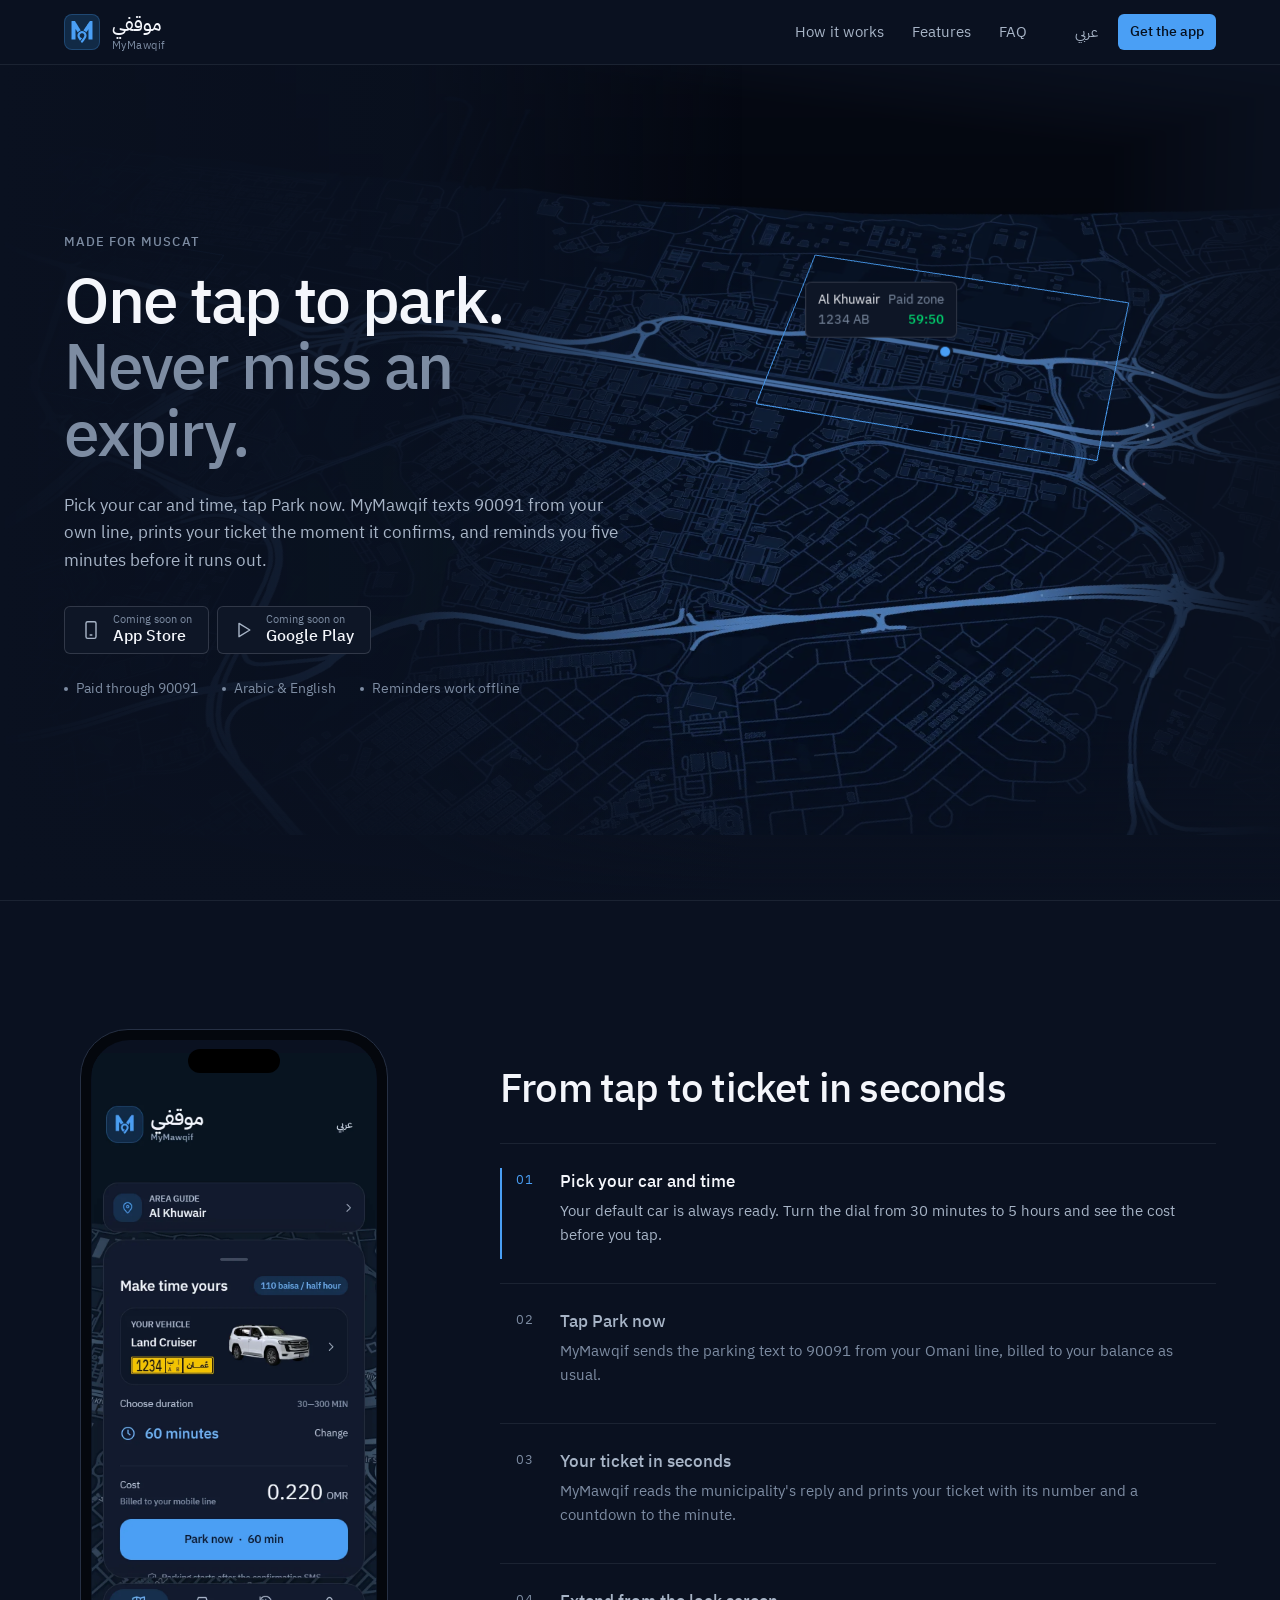
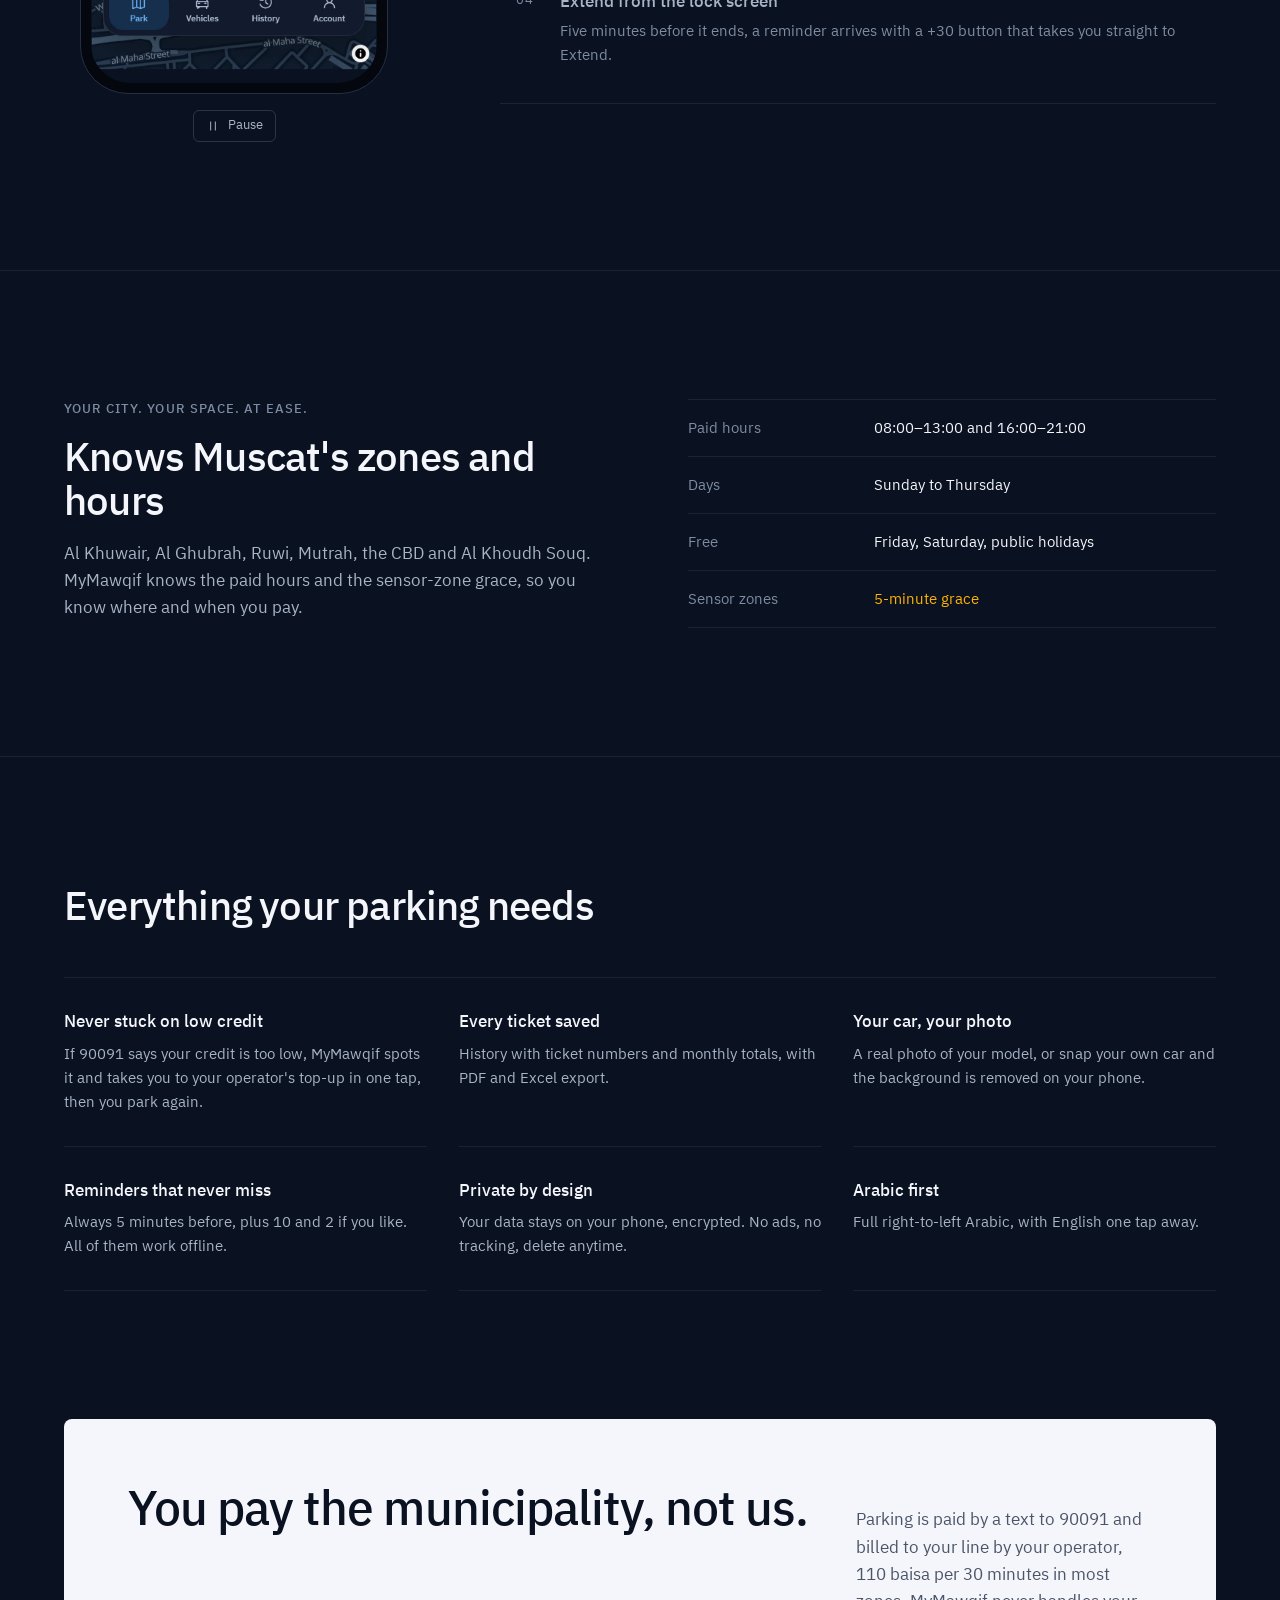
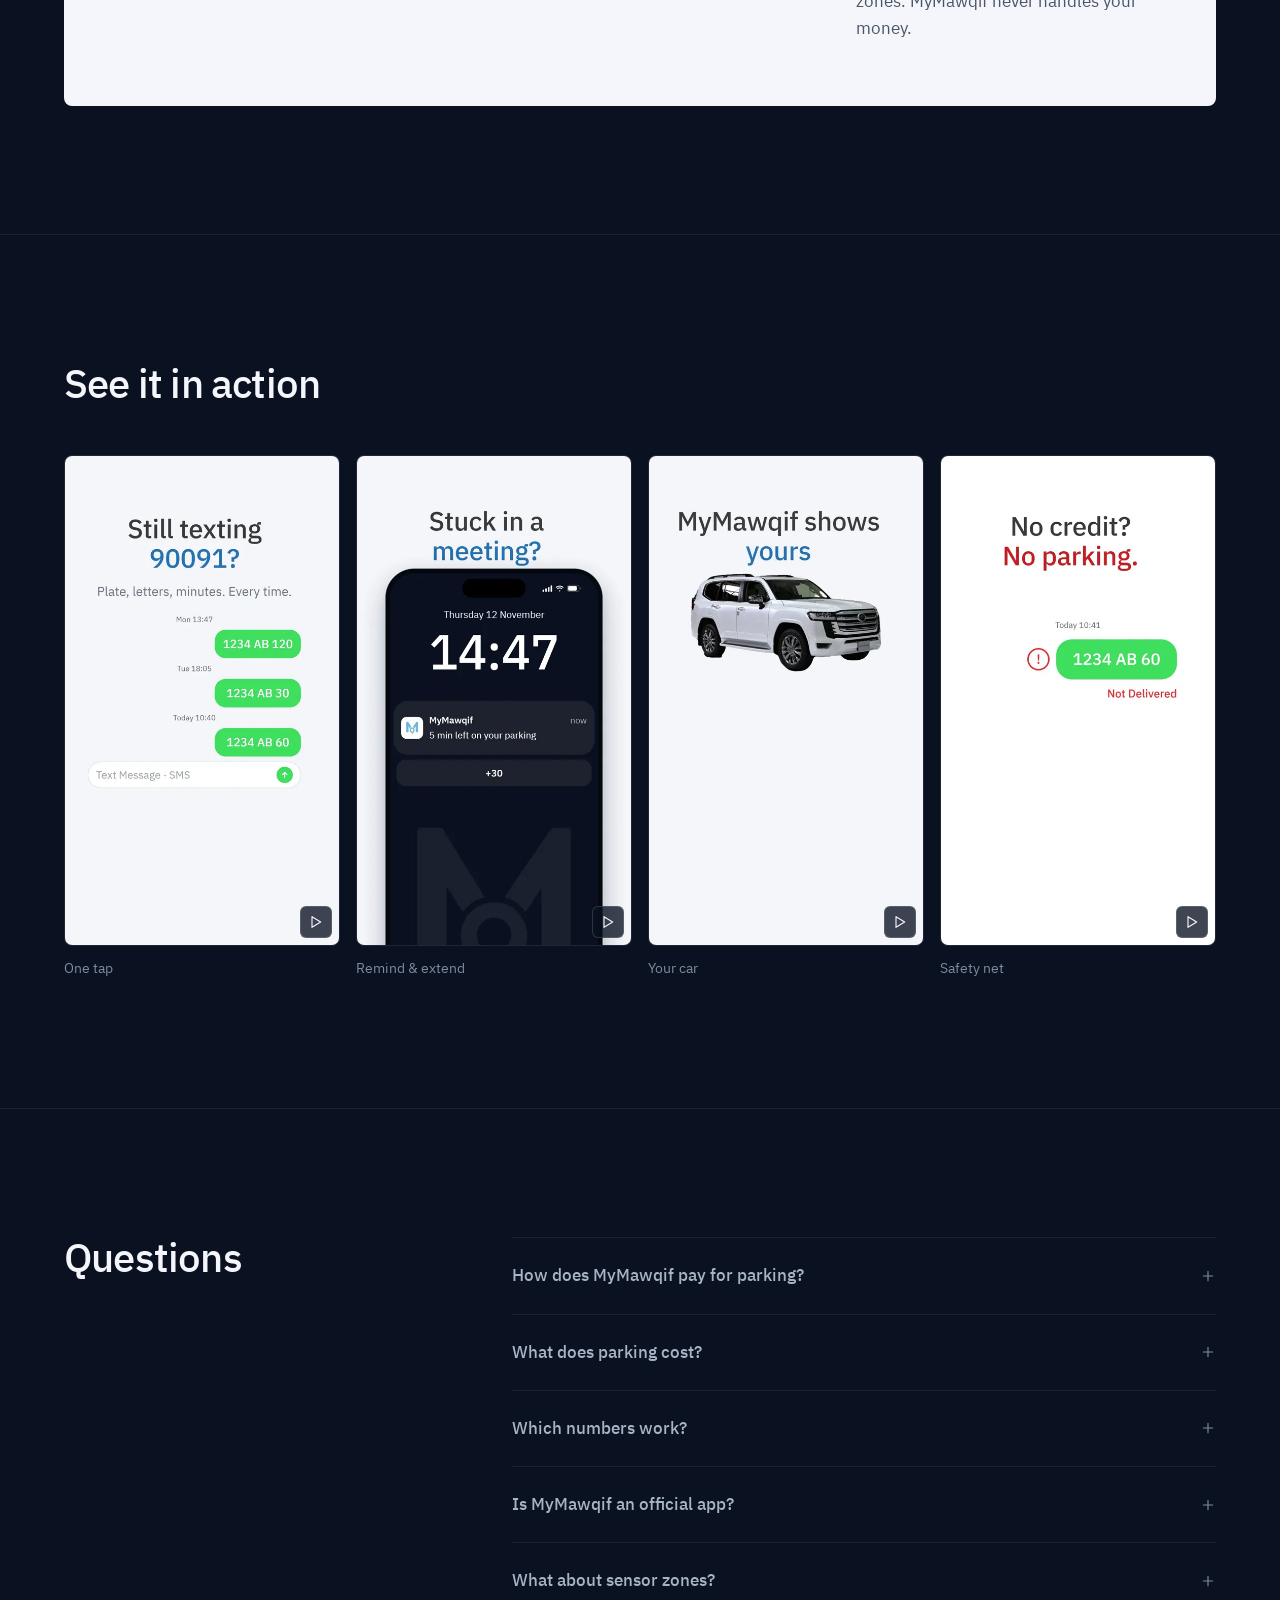
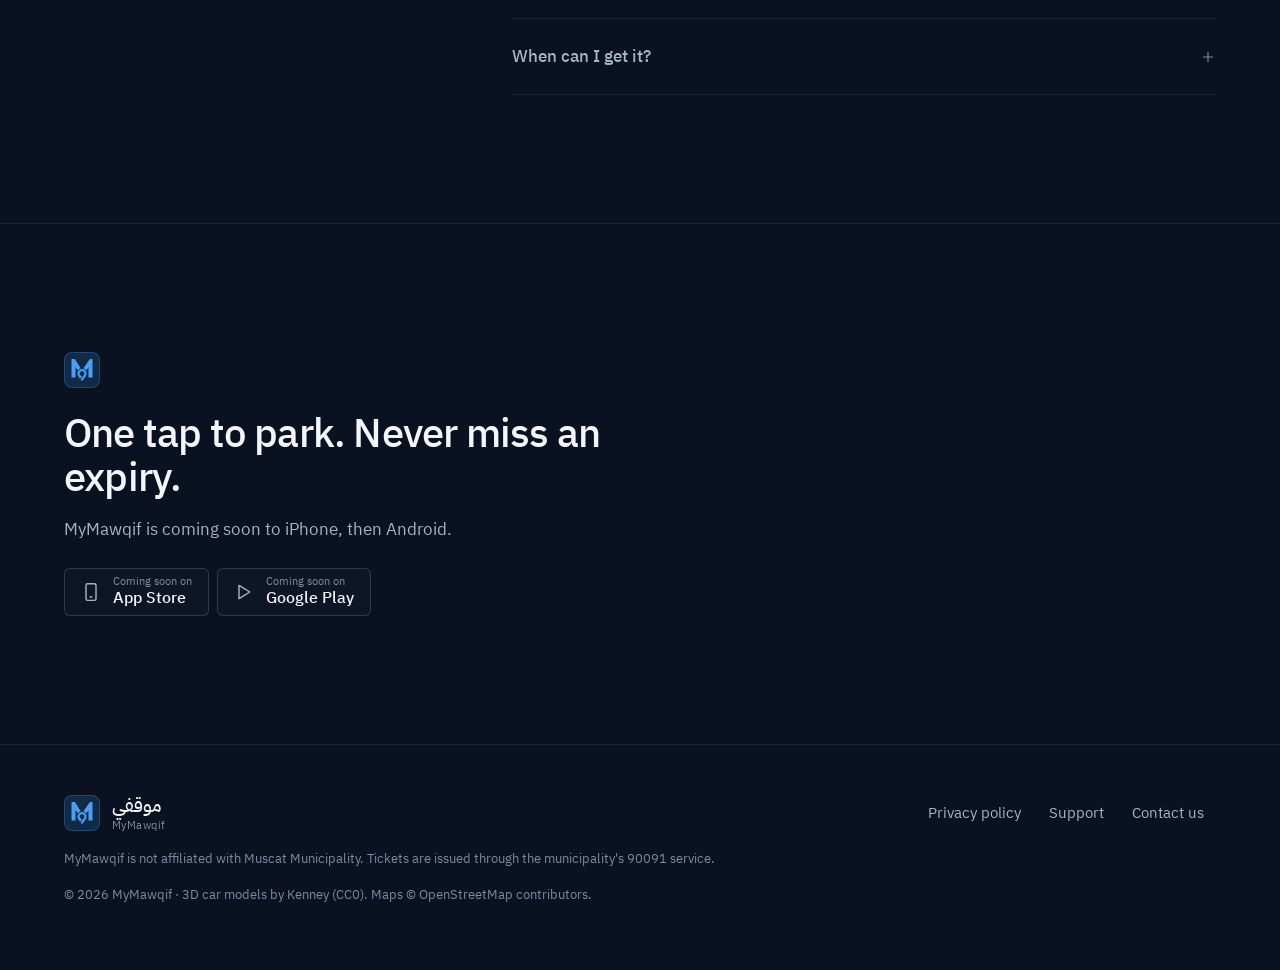
==== commit 0c2a4877: "Landing page: reels back (re-rendered from today's app), pause/play controls, step list fix, contras" ====
--- a/index.html
+++ b/index.html
@@ -15,8 +15,8 @@
     <meta property="og:image" content="https://mymawqif.com/brand/og.png" />
     <meta property="og:url" content="https://mymawqif.com/" />
     <meta name="twitter:card" content="summary_large_image" />
-    <script type="module" crossorigin src="/assets/index-qQxXzcD2.js"></script>
-    <link rel="stylesheet" crossorigin href="/assets/index-CXHOI1ux.css">
+    <script type="module" crossorigin src="/assets/index-C5lbxfgA.js"></script>
+    <link rel="stylesheet" crossorigin href="/assets/index-Co7vKfSG.css">
   </head>
   <body>
     <div id="root"></div>
--- a/assets/index-Co7vKfSG.css
+++ b/assets/index-Co7vKfSG.css
@@ -0,0 +1 @@
+@font-face{font-family:Plex;src:url(/fonts/plex-400.ttf)format("truetype");font-weight:400;font-display:swap}@font-face{font-family:Plex;src:url(/fonts/plex-500.ttf)format("truetype");font-weight:500;font-display:swap}:root{--bg:#0a1120;--surface-1:#0e1626;--surface-2:#131c2f;--surface-3:#19243a;--line:#e2eaf514;--line-2:#e2eaf529;--text:#f4f6fb;--text-2:#a7b4c6;--text-3:#7d8ca2;--accent:#4a9ff5;--accent-hover:#64adf7;--accent-press:#3a8de6;--on-accent:#06101f;--ok:#00e676;--warn:#ffb300;--paper:#f4f6fb;--ink:#0a1120;--ink-2:#4b5567;--s1:4px;--s2:8px;--s3:12px;--s4:16px;--s5:24px;--s6:32px;--s7:48px;--s8:64px;--s9:96px;--s10:128px;--r1:4px;--r2:6px;--r3:8px;--ease:cubic-bezier(.2, 0, 0, 1);--fast:.15s;--font:"Plex", "IBM Plex Sans Arabic", system-ui, -apple-system, "Segoe UI", sans-serif;--wrap:1200px;--lightningcss-light: ;--lightningcss-dark:initial;color-scheme:dark}*,:before,:after{box-sizing:border-box}html{scroll-behavior:smooth;scroll-padding-top:var(--s9);-webkit-text-size-adjust:100%}body{background:var(--bg);color:var(--text);font:400 17px/1.6 var(--font);-webkit-font-smoothing:antialiased;font-variant-numeric:tabular-nums;margin:0;overflow-x:hidden}html[lang=ar] body{line-height:1.8}img,video,canvas,svg{max-width:100%;display:block}a{color:inherit;text-decoration:none}button{font:inherit;color:inherit;cursor:pointer;background:0 0;border:0;padding:0}h1,h2,h3,p{margin:0}h1,h2,h3,b,strong{font-weight:500}:focus-visible{outline:2px solid var(--accent);outline-offset:2px;border-radius:var(--r1)}.wrap{width:100%;max-width:var(--wrap);padding:0 var(--s5);margin:0 auto}.skip{top:var(--s2);z-index:100;padding:var(--s2) var(--s3);background:var(--accent);color:var(--on-accent);border-radius:var(--r2);position:absolute;inset-inline-start:var(--s2);transform:translateY(-200%)}.skip:focus-visible{transform:none}.sr{clip:rect(0 0 0 0);white-space:nowrap;width:1px;height:1px;position:absolute;overflow:hidden}.kicker{color:var(--text-3);letter-spacing:.08em;text-transform:uppercase;margin-bottom:var(--s4);font-size:13px;font-weight:500}html[lang=ar] .kicker{letter-spacing:0;font-size:15px}h1{letter-spacing:-.03em;font-size:clamp(40px,5.6vw,64px);line-height:1.04}html[lang=ar] h1{letter-spacing:0;line-height:1.3}h1 span{display:block}h1 .sub{color:var(--text-3)}h2{letter-spacing:-.02em;font-size:clamp(28px,3.2vw,40px);line-height:1.1}html[lang=ar] h2{letter-spacing:0;line-height:1.4}h3{font-size:17px;line-height:1.4}.lead{color:var(--text-2);max-width:34em;font-size:17px}.btn{justify-content:center;align-items:center;gap:var(--s2);height:40px;padding:0 var(--s4);border-radius:var(--r2);background:var(--accent);color:var(--on-accent);transition:background-color var(--fast) var(--ease), transform var(--fast) var(--ease);font-size:15px;font-weight:500;display:inline-flex}.btn:hover{background:var(--accent-hover)}.btn:active{background:var(--accent-press);transform:scale(.98)}.btn[aria-disabled=true],.btn:disabled{background:var(--surface-3);color:var(--text-3);pointer-events:none}.btn.small{height:36px;padding:0 var(--s3);font-size:14px}.top{z-index:50;background:var(--bg);border-bottom:1px solid var(--line);position:fixed;inset:0 0 auto}.top-in{height:var(--s8);align-items:center;gap:var(--s5);display:flex}.logo{align-items:center;gap:var(--s3);margin-inline-end:auto;display:flex}.logo-tile{border-radius:var(--r3);background:#112a46;border:1px solid #4a9ff540;place-items:center;width:36px;height:36px;display:grid}.logo-tile img{width:22px;height:22px}.logo-words{flex-direction:column;gap:1px;display:flex}.logo-words b{font-size:19px;line-height:1.35}.logo-words small{color:var(--text-3);letter-spacing:.04em;font-size:11px;line-height:1.2}.nav{gap:var(--s1);display:flex}.nav a,.lang{height:40px;padding:0 var(--s3);border-radius:var(--r2);color:var(--text-2);transition:color var(--fast) var(--ease), background-color var(--fast) var(--ease), transform var(--fast) var(--ease);align-items:center;font-size:15px;display:inline-flex}.nav a:hover,.lang:hover{color:var(--text);background:var(--surface-2)}.lang:active{transform:scale(.98)}.top-actions{align-items:center;gap:var(--s2);display:flex}.hero{min-height:100svh;padding:var(--s10) 0 var(--s9);isolation:isolate;align-items:center;display:flex;position:relative;overflow:hidden}.scene{z-index:-1;position:absolute;inset:0;overflow:hidden}.scene-canvas{opacity:0;transition:opacity .9s var(--ease);position:absolute;inset:0}.scene.ready .scene-canvas{opacity:1}.scene:after{content:"";pointer-events:none;position:absolute;inset:0}html[dir=ltr] .scene:after{background:linear-gradient(90deg, var(--bg) 0%, #0a1120d9 32%, #0a112000 58%), linear-gradient(0deg, var(--bg) 0%, #0a112000 20%)}html[dir=rtl] .scene:after{background:linear-gradient(270deg, var(--bg) 0%, #0a1120d9 32%, #0a112000 58%), linear-gradient(0deg, var(--bg) 0%, #0a112000 20%)}.hero-copy{max-width:560px}.hero .lead{margin:var(--s5) 0 var(--s6)}.pin{z-index:2;pointer-events:none;will-change:transform;position:absolute;top:0;left:0}.pin-dot{background:var(--accent);border-radius:50%;width:10px;height:10px;position:absolute;top:-5px;left:-5px;box-shadow:0 0 0 3px #0a1120e6}.pin-card{padding:var(--s2) var(--s3);background:var(--surface-1);border:1px solid var(--line-2);border-radius:var(--r2);white-space:nowrap;gap:2px;font-size:13px;line-height:1.4;display:grid;position:absolute;bottom:14px}html[dir=ltr] .pin-card{right:-12px}html[dir=rtl] .pin-card{left:-12px}.pin-zone{gap:var(--s2);color:var(--text);display:flex}.pin-zone em{color:var(--text-3);font-style:normal}.pin-ticket{justify-content:space-between;gap:var(--s4);color:var(--text-3);display:flex}.pin-ticket b{color:var(--ok);font-weight:500}.pin:not(.main){display:none}.stores{gap:var(--s2);flex-wrap:wrap;display:flex}.store{align-items:center;gap:var(--s3);height:48px;padding:0 var(--s4);border-radius:var(--r2);border:1px solid var(--line-2);background:var(--surface-1);color:var(--text);display:inline-flex}.store svg{width:20px;height:20px;color:var(--text-2)}.store span{flex-direction:column;line-height:1.15;display:flex}.store small{color:var(--text-3);font-size:11px}.store b{text-align:start;direction:ltr;font-size:16px}.trust{gap:var(--s2) var(--s5);margin:var(--s5) 0 0;color:var(--text-3);flex-wrap:wrap;padding:0;font-size:14px;list-style:none;display:flex}.trust li{align-items:center;gap:var(--s2);display:inline-flex}.trust li:before{content:"";background:var(--text-3);border-radius:50%;width:4px;height:4px}.how,.city,.features,.reels,.faq,.get{padding:var(--s10) 0;border-top:1px solid var(--line)}.how-in{gap:var(--s9);grid-template-columns:minmax(260px,340px) 1fr;align-items:center;display:grid}.how-phone{align-items:center;gap:var(--s4);flex-direction:column;display:flex}.media-pill{align-items:center;gap:var(--s2);height:32px;padding:0 var(--s3);border-radius:var(--r2);border:1px solid var(--line-2);color:var(--text-2);transition:color var(--fast) var(--ease), background-color var(--fast) var(--ease), transform var(--fast) var(--ease);font-size:13px;display:inline-flex}.media-pill:hover{color:var(--text);background:var(--surface-2)}.media-pill:active{transform:scale(.98)}.phone{aspect-ratio:390/844;direction:ltr;background:#04070d;border:1px solid #263044;border-radius:48px;width:clamp(240px,24vw,320px);padding:10px;position:relative}.phone-glass{background:var(--bg);border-radius:39px;width:100%;height:100%;overflow:hidden}.phone-island{background:#000;border-radius:12px;width:30%;height:24px;margin-left:-15%;position:absolute;top:19px;left:50%}.how-steps h2{margin-bottom:var(--s6)}.steps{border-top:1px solid var(--line);margin:0;padding:0;list-style:none}.step{border-bottom:1px solid var(--line)}.step button{grid-template-columns:var(--s7) 1fr;gap:var(--s3);width:100%;padding:var(--s5) 0;text-align:start;display:grid;position:relative}.step button:before{content:"";inset-inline-start:0;top:var(--s5);bottom:var(--s5);width:2px;transition:background-color var(--fast) var(--ease);background:0 0;position:absolute}.step .num{color:var(--text-3);letter-spacing:.04em;transition:color var(--fast) var(--ease);padding-inline-start:var(--s4);font-size:13px;line-height:1.9}.step b{color:var(--text-2);transition:color var(--fast) var(--ease);font-size:17px;display:block}.step .d{margin-top:var(--s1);color:var(--text-3);transition:color var(--fast) var(--ease);font-size:15px;display:block}.step button:hover b{color:var(--text)}.step.on button:before{background:var(--accent)}.step.on b{color:var(--text)}.step.on .num{color:var(--accent)}.step.on .d{color:var(--text-2)}.city-in{gap:var(--s9);grid-template-columns:1fr 1fr;align-items:start;display:grid}.city-head .lead{margin-top:var(--s4)}.hours{border-top:1px solid var(--line);margin:0}.hours div{gap:var(--s4);padding:var(--s4) 0;border-bottom:1px solid var(--line);grid-template-columns:10em 1fr;display:grid}.hours dt{color:var(--text-3);font-size:15px}.hours dd{margin:0;font-size:15px}.hours div:last-child dd{color:var(--warn)}.features h2,.reels h2{margin-bottom:var(--s7)}.grid{column-gap:var(--s6);border-top:1px solid var(--line);grid-template-columns:repeat(3,1fr);display:grid}.feature{padding:var(--s6) 0;border-bottom:1px solid var(--line)}.feature h3{margin-bottom:var(--s2)}.feature p{color:var(--text-2);font-size:15px}.free{padding:0 0 var(--s10)}.free-in{gap:var(--s7);padding:var(--s8);border-radius:var(--r3);background:var(--paper);color:var(--ink);grid-template-columns:auto 1fr;align-items:baseline;display:grid}.free h2{white-space:nowrap;font-size:clamp(32px,4vw,48px)}.free p{color:var(--ink-2);max-width:34em;font-size:17px}.reel-row{gap:var(--s4);grid-template-columns:repeat(4,1fr);display:grid}.reel{margin:0}.reel-media{position:relative}.reel video{cursor:pointer}.media-toggle{bottom:var(--s2);border-radius:var(--r2);width:32px;height:32px;color:var(--text);border:1px solid var(--line-2);transition:background-color var(--fast) var(--ease), transform var(--fast) var(--ease);background:#0a1120c7;place-items:center;display:grid;position:absolute;inset-inline-end:var(--s2)}.media-toggle:hover{background:#131c2ff2}.media-toggle:active{transform:scale(.96)}.reel video{aspect-ratio:9/16;object-fit:cover;border-radius:var(--r3);background:var(--surface-1);border:1px solid var(--line);width:100%}.reel figcaption{margin-top:var(--s3);color:var(--text-3);font-size:14px}.faq-in{gap:var(--s9);grid-template-columns:1fr 2fr;align-items:start;display:grid}.qs{border-top:1px solid var(--line)}details{border-bottom:1px solid var(--line)}summary{cursor:pointer;justify-content:space-between;align-items:center;gap:var(--s4);padding:var(--s5) 0;color:var(--text-2);transition:color var(--fast) var(--ease);font-weight:500;list-style:none;display:flex}summary:hover,details[open] summary{color:var(--text)}summary::-webkit-details-marker{display:none}summary svg{width:16px;height:16px;color:var(--text-3);transition:transform var(--fast) var(--ease);flex:none}details[open] summary svg{transform:rotate(45deg)}details p{padding:0 0 var(--s5);color:var(--text-2);max-width:40em}.get-in{justify-items:start;gap:var(--s5);display:grid}.get h2{max-width:16em}.get .lead{margin-top:calc(-1 * var(--s2))}.foot{border-top:1px solid var(--line);padding:var(--s7) 0 var(--s8)}.foot-in{gap:var(--s4) var(--s7);grid-template-columns:auto 1fr;align-items:center;display:grid}.foot nav{gap:var(--s1);flex-wrap:wrap;justify-content:flex-end;display:flex}.foot nav a{height:36px;padding:0 var(--s3);border-radius:var(--r2);color:var(--text-2);transition:color var(--fast) var(--ease), background-color var(--fast) var(--ease);align-items:center;font-size:15px;display:inline-flex}.foot nav a:hover{color:var(--text);background:var(--surface-2)}.foot .note{color:var(--text-3);grid-column:1/-1;font-size:13px}.reveal{opacity:0;transform:translateY(var(--s3));transition:opacity .5s var(--ease), transform .5s var(--ease)}.reveal.in{opacity:1;transform:none}@media (max-width:1000px){.nav{display:none}.how-in,.city-in,.faq-in{gap:var(--s7);grid-template-columns:1fr}.how-steps{display:contents}.how-steps h2{order:0;margin-bottom:0}.how-phone{order:1}.steps{order:2}.grid,.reel-row{grid-template-columns:1fr 1fr}.free-in{gap:var(--s4);padding:var(--s6);grid-template-columns:1fr}}@media (max-width:640px){.wrap{padding:0 var(--s4)}body{font-size:16px}.top-in{height:56px}.btn.small{display:none}.hero{min-height:0;padding:calc(56px + var(--s7)) 0 0;flex-direction:column;align-items:stretch}.scene{height:360px;margin-top:var(--s6);z-index:0;order:2;position:relative;inset:auto}html[dir] .scene:after{background:linear-gradient(180deg, var(--bg) 0%, #0a112000 24%), linear-gradient(0deg, var(--bg) 0%, #0a112000 20%)}.phone{width:230px}.how-in{gap:var(--s6)}.store{flex:1}html[dir] .pin-card{left:0;right:auto;transform:translate(-50%)}.how,.city,.features,.reels,.faq,.get{padding:var(--s9) 0}.grid{grid-template-columns:1fr}.hours div{gap:var(--s1);grid-template-columns:1fr}.reel-row{gap:var(--s5) var(--s3);grid-template-columns:1fr 1fr}.reel figcaption{margin-top:var(--s2);font-size:13px}.free h2{white-space:normal;font-size:30px}.free-in{padding:var(--s6) var(--s5)}.free p{font-size:16px}.foot-in{grid-template-columns:1fr}.foot nav{justify-content:flex-start;margin-inline-start:calc(-1 * var(--s3))}}@media (prefers-reduced-motion:reduce){html{scroll-behavior:auto}.reveal{opacity:1;transition:none;transform:none}*,:before,:after{transition-duration:0s!important}}
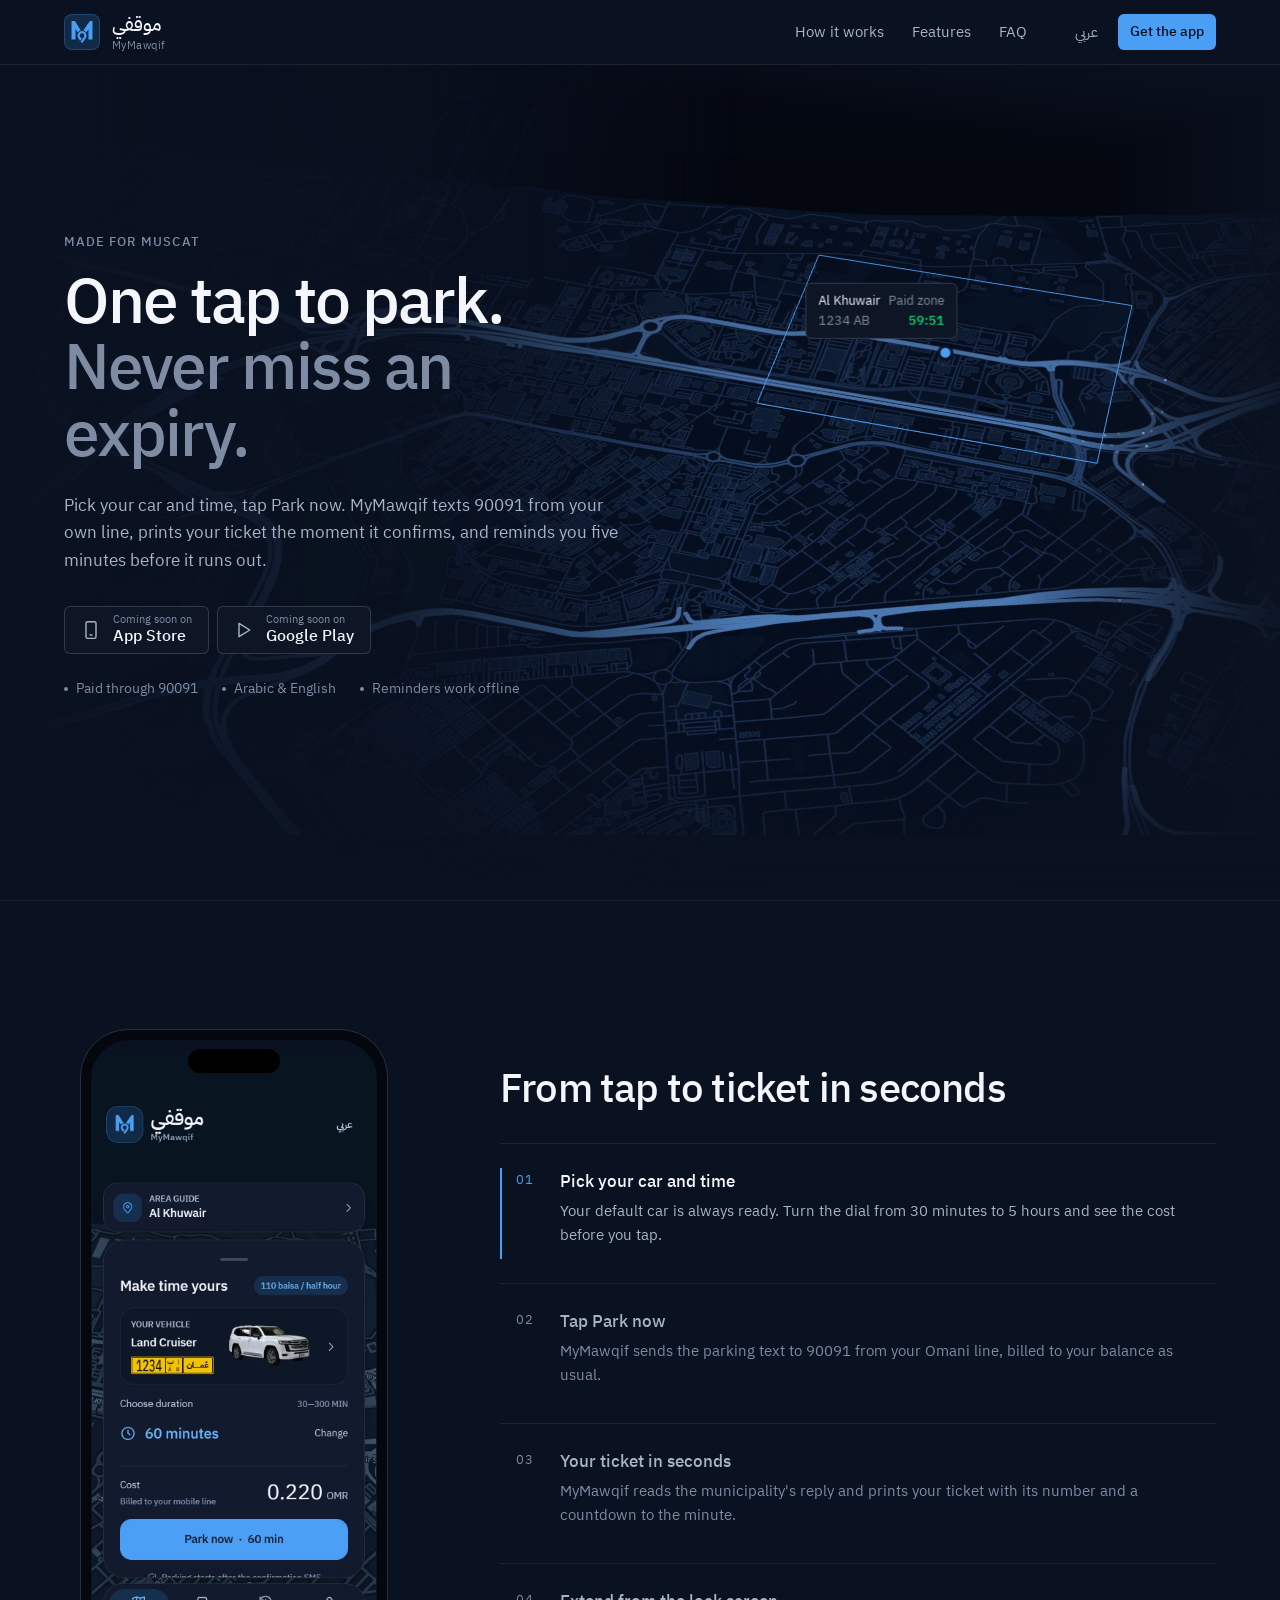
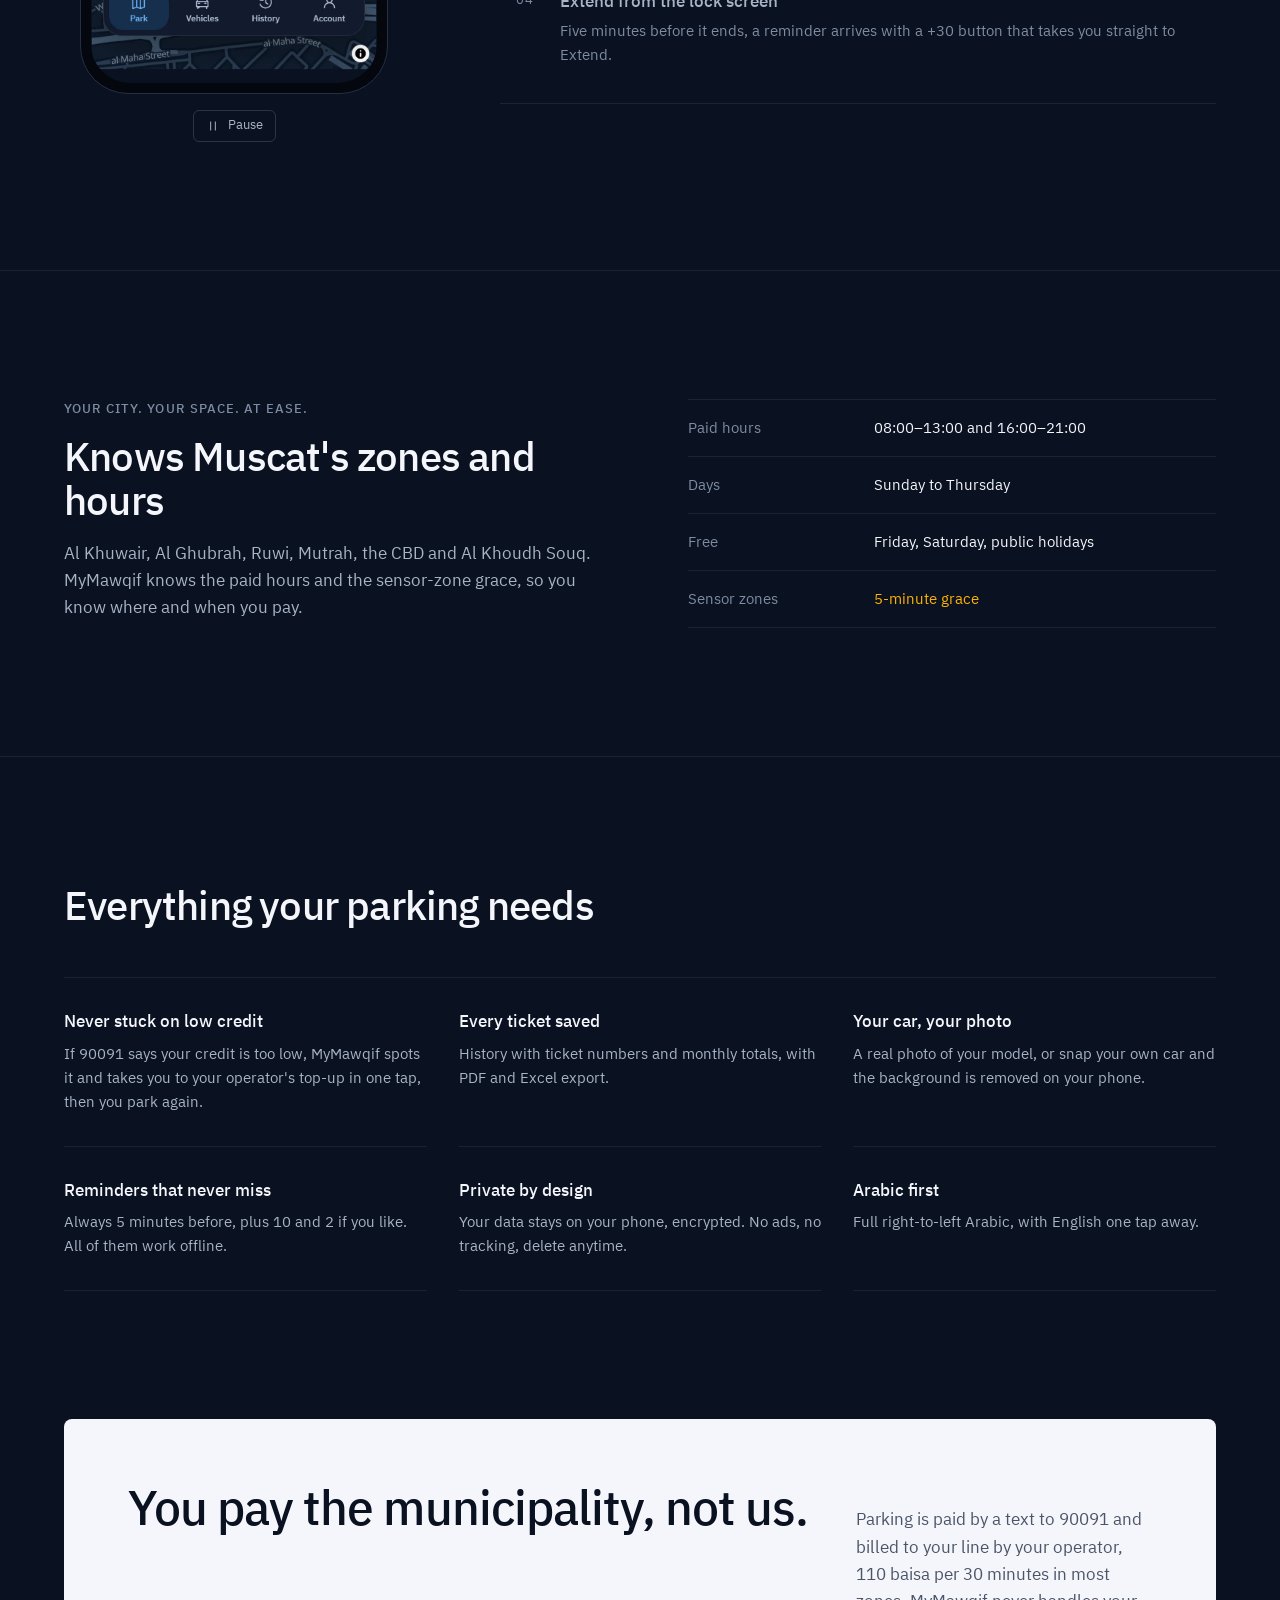
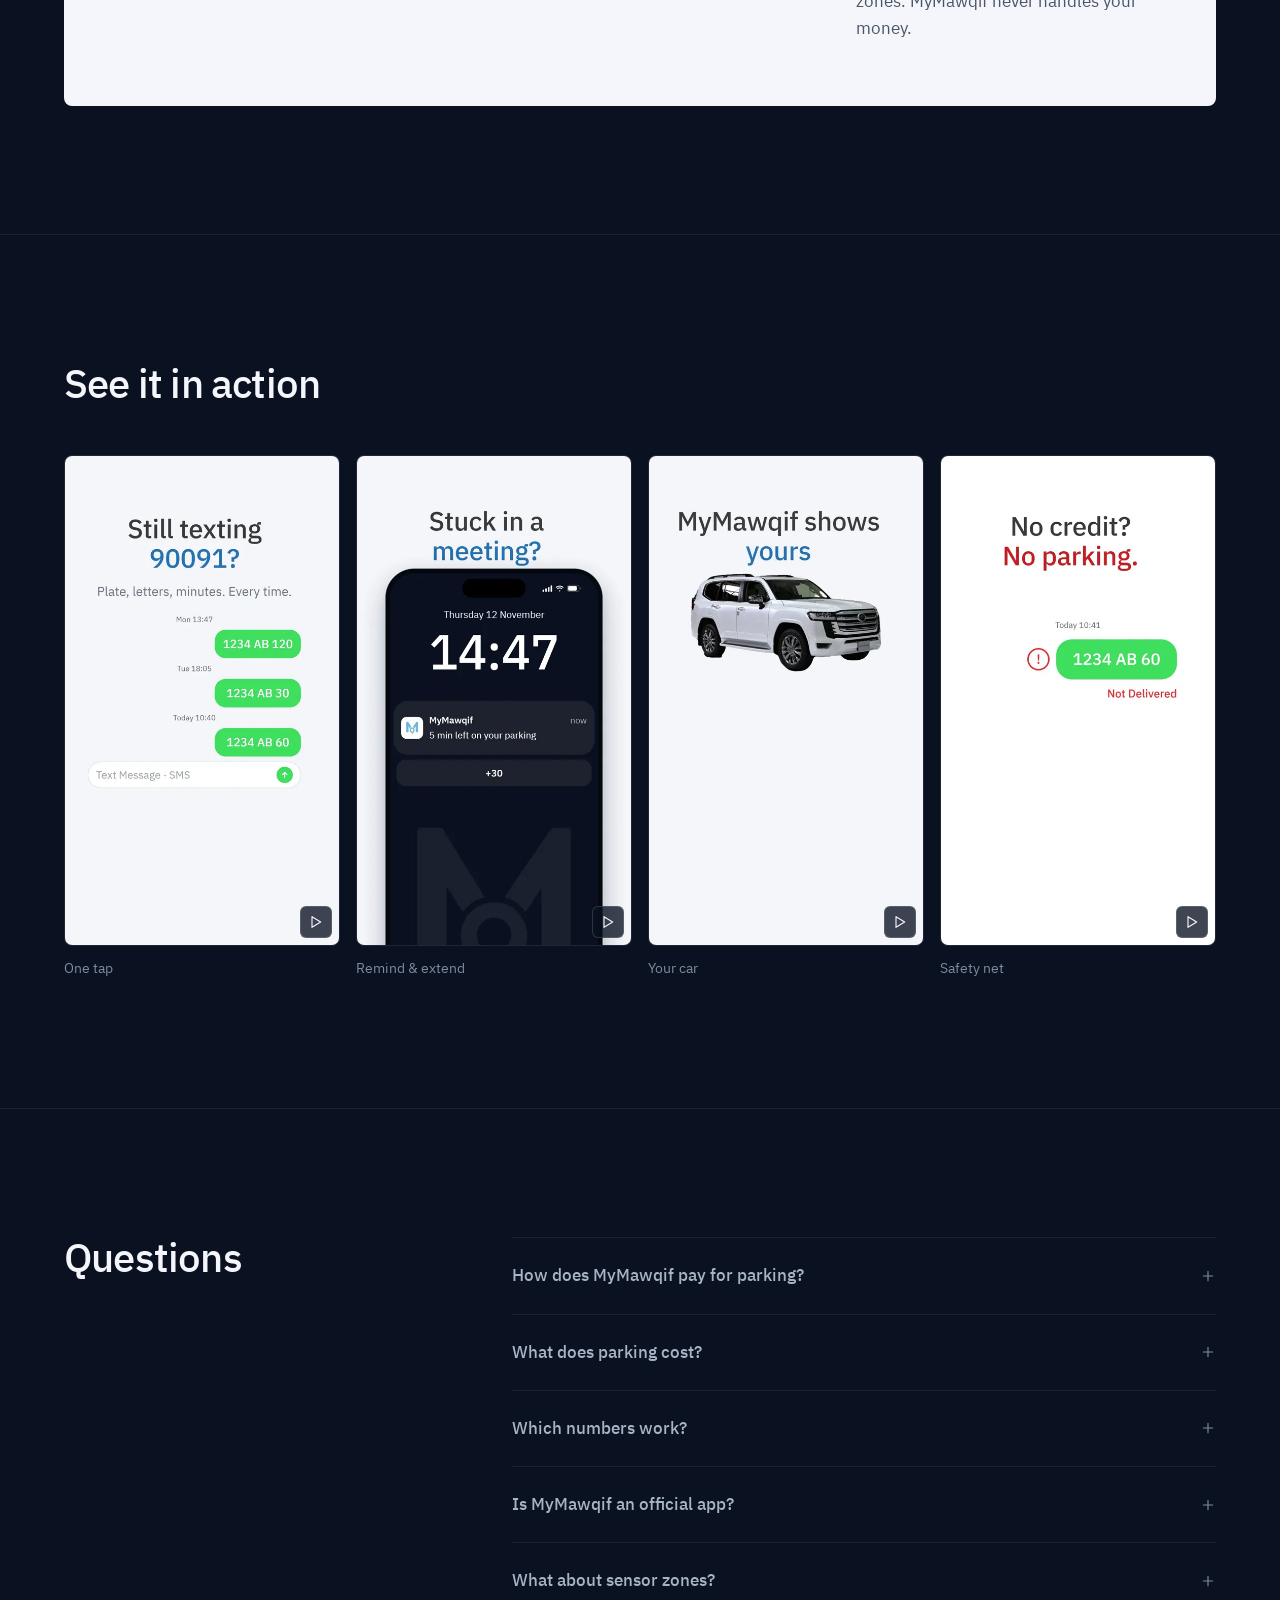
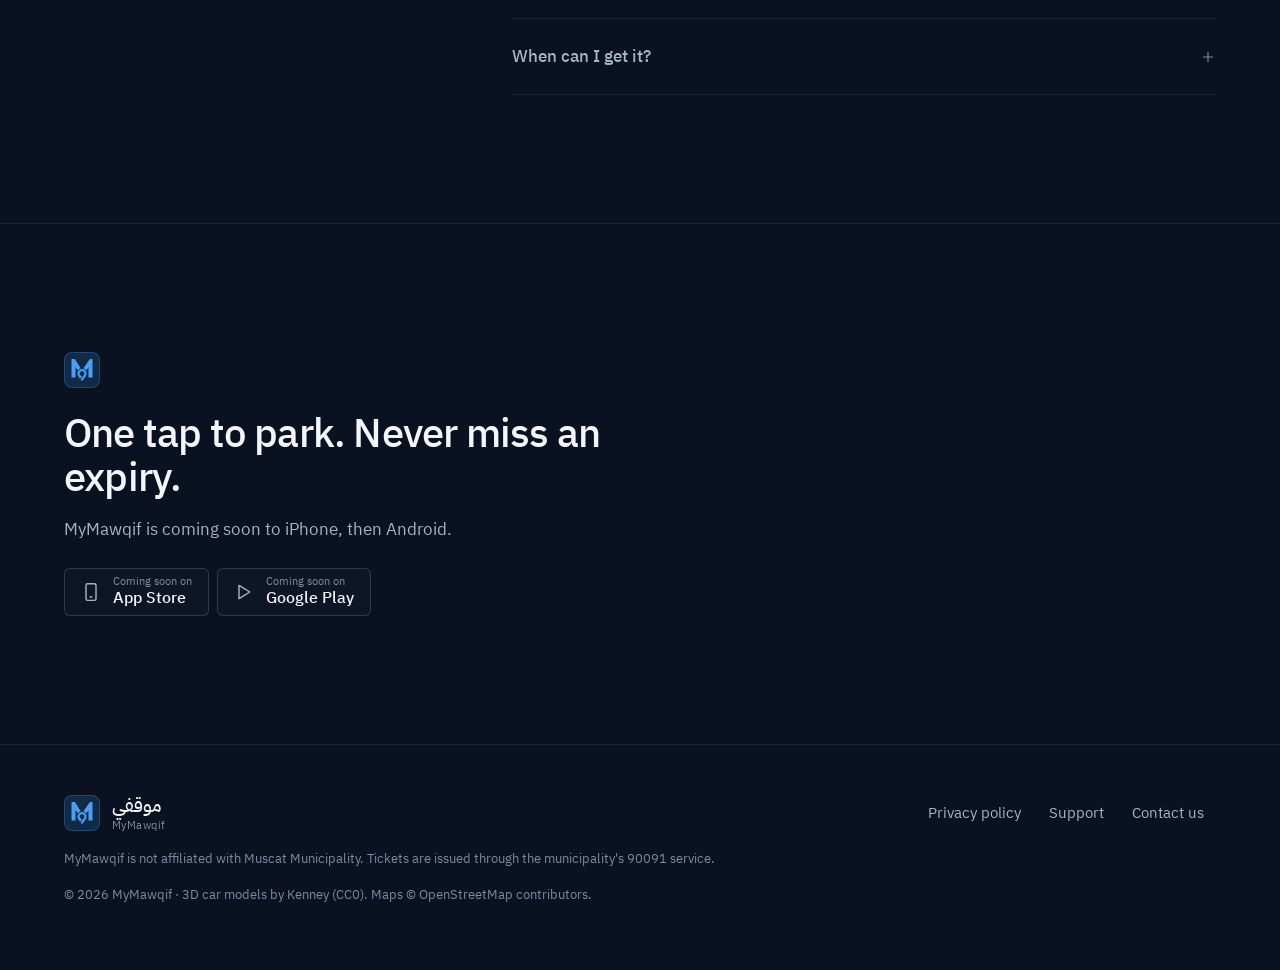
==== commit 2966d1bf: "Landing page: store labels stay on one line on phones Co-Authored-By: Claude Opus 5.5 <noreply@anthr" ====
--- a/index.html
+++ b/index.html
@@ -15,8 +15,8 @@
     <meta property="og:image" content="https://mymawqif.com/brand/og.png" />
     <meta property="og:url" content="https://mymawqif.com/" />
     <meta name="twitter:card" content="summary_large_image" />
-    <script type="module" crossorigin src="/assets/index-C5lbxfgA.js"></script>
-    <link rel="stylesheet" crossorigin href="/assets/index-Co7vKfSG.css">
+    <script type="module" crossorigin src="/assets/index-Bj5biO5I.js"></script>
+    <link rel="stylesheet" crossorigin href="/assets/index-Bc3EO_Q-.css">
   </head>
   <body>
     <div id="root"></div>
--- a/assets/index-Bc3EO_Q-.css
+++ b/assets/index-Bc3EO_Q-.css
@@ -0,0 +1 @@
+@font-face{font-family:Plex;src:url(/fonts/plex-400.ttf)format("truetype");font-weight:400;font-display:swap}@font-face{font-family:Plex;src:url(/fonts/plex-500.ttf)format("truetype");font-weight:500;font-display:swap}:root{--bg:#0a1120;--surface-1:#0e1626;--surface-2:#131c2f;--surface-3:#19243a;--line:#e2eaf514;--line-2:#e2eaf529;--text:#f4f6fb;--text-2:#a7b4c6;--text-3:#7d8ca2;--accent:#4a9ff5;--accent-hover:#64adf7;--accent-press:#3a8de6;--on-accent:#06101f;--ok:#00e676;--warn:#ffb300;--paper:#f4f6fb;--ink:#0a1120;--ink-2:#4b5567;--s1:4px;--s2:8px;--s3:12px;--s4:16px;--s5:24px;--s6:32px;--s7:48px;--s8:64px;--s9:96px;--s10:128px;--r1:4px;--r2:6px;--r3:8px;--ease:cubic-bezier(.2, 0, 0, 1);--fast:.15s;--font:"Plex", "IBM Plex Sans Arabic", system-ui, -apple-system, "Segoe UI", sans-serif;--wrap:1200px;--lightningcss-light: ;--lightningcss-dark:initial;color-scheme:dark}*,:before,:after{box-sizing:border-box}html{scroll-behavior:smooth;scroll-padding-top:var(--s9);-webkit-text-size-adjust:100%}body{background:var(--bg);color:var(--text);font:400 17px/1.6 var(--font);-webkit-font-smoothing:antialiased;font-variant-numeric:tabular-nums;margin:0;overflow-x:hidden}html[lang=ar] body{line-height:1.8}img,video,canvas,svg{max-width:100%;display:block}a{color:inherit;text-decoration:none}button{font:inherit;color:inherit;cursor:pointer;background:0 0;border:0;padding:0}h1,h2,h3,p{margin:0}h1,h2,h3,b,strong{font-weight:500}:focus-visible{outline:2px solid var(--accent);outline-offset:2px;border-radius:var(--r1)}.wrap{width:100%;max-width:var(--wrap);padding:0 var(--s5);margin:0 auto}.skip{top:var(--s2);z-index:100;padding:var(--s2) var(--s3);background:var(--accent);color:var(--on-accent);border-radius:var(--r2);position:absolute;inset-inline-start:var(--s2);transform:translateY(-200%)}.skip:focus-visible{transform:none}.sr{clip:rect(0 0 0 0);white-space:nowrap;width:1px;height:1px;position:absolute;overflow:hidden}.kicker{color:var(--text-3);letter-spacing:.08em;text-transform:uppercase;margin-bottom:var(--s4);font-size:13px;font-weight:500}html[lang=ar] .kicker{letter-spacing:0;font-size:15px}h1{letter-spacing:-.03em;font-size:clamp(40px,5.6vw,64px);line-height:1.04}html[lang=ar] h1{letter-spacing:0;line-height:1.3}h1 span{display:block}h1 .sub{color:var(--text-3)}h2{letter-spacing:-.02em;font-size:clamp(28px,3.2vw,40px);line-height:1.1}html[lang=ar] h2{letter-spacing:0;line-height:1.4}h3{font-size:17px;line-height:1.4}.lead{color:var(--text-2);max-width:34em;font-size:17px}.btn{justify-content:center;align-items:center;gap:var(--s2);height:40px;padding:0 var(--s4);border-radius:var(--r2);background:var(--accent);color:var(--on-accent);transition:background-color var(--fast) var(--ease), transform var(--fast) var(--ease);font-size:15px;font-weight:500;display:inline-flex}.btn:hover{background:var(--accent-hover)}.btn:active{background:var(--accent-press);transform:scale(.98)}.btn[aria-disabled=true],.btn:disabled{background:var(--surface-3);color:var(--text-3);pointer-events:none}.btn.small{height:36px;padding:0 var(--s3);font-size:14px}.top{z-index:50;background:var(--bg);border-bottom:1px solid var(--line);position:fixed;inset:0 0 auto}.top-in{height:var(--s8);align-items:center;gap:var(--s5);display:flex}.logo{align-items:center;gap:var(--s3);margin-inline-end:auto;display:flex}.logo-tile{border-radius:var(--r3);background:#112a46;border:1px solid #4a9ff540;place-items:center;width:36px;height:36px;display:grid}.logo-tile img{width:22px;height:22px}.logo-words{flex-direction:column;gap:1px;display:flex}.logo-words b{font-size:19px;line-height:1.35}.logo-words small{color:var(--text-3);letter-spacing:.04em;font-size:11px;line-height:1.2}.nav{gap:var(--s1);display:flex}.nav a,.lang{height:40px;padding:0 var(--s3);border-radius:var(--r2);color:var(--text-2);transition:color var(--fast) var(--ease), background-color var(--fast) var(--ease), transform var(--fast) var(--ease);align-items:center;font-size:15px;display:inline-flex}.nav a:hover,.lang:hover{color:var(--text);background:var(--surface-2)}.lang:active{transform:scale(.98)}.top-actions{align-items:center;gap:var(--s2);display:flex}.hero{min-height:100svh;padding:var(--s10) 0 var(--s9);isolation:isolate;align-items:center;display:flex;position:relative;overflow:hidden}.scene{z-index:-1;position:absolute;inset:0;overflow:hidden}.scene-canvas{opacity:0;transition:opacity .9s var(--ease);position:absolute;inset:0}.scene.ready .scene-canvas{opacity:1}.scene:after{content:"";pointer-events:none;position:absolute;inset:0}html[dir=ltr] .scene:after{background:linear-gradient(90deg, var(--bg) 0%, #0a1120d9 32%, #0a112000 58%), linear-gradient(0deg, var(--bg) 0%, #0a112000 20%)}html[dir=rtl] .scene:after{background:linear-gradient(270deg, var(--bg) 0%, #0a1120d9 32%, #0a112000 58%), linear-gradient(0deg, var(--bg) 0%, #0a112000 20%)}.hero-copy{max-width:560px}.hero .lead{margin:var(--s5) 0 var(--s6)}.pin{z-index:2;pointer-events:none;will-change:transform;position:absolute;top:0;left:0}.pin-dot{background:var(--accent);border-radius:50%;width:10px;height:10px;position:absolute;top:-5px;left:-5px;box-shadow:0 0 0 3px #0a1120e6}.pin-card{padding:var(--s2) var(--s3);background:var(--surface-1);border:1px solid var(--line-2);border-radius:var(--r2);white-space:nowrap;gap:2px;font-size:13px;line-height:1.4;display:grid;position:absolute;bottom:14px}html[dir=ltr] .pin-card{right:-12px}html[dir=rtl] .pin-card{left:-12px}.pin-zone{gap:var(--s2);color:var(--text);display:flex}.pin-zone em{color:var(--text-3);font-style:normal}.pin-ticket{justify-content:space-between;gap:var(--s4);color:var(--text-3);display:flex}.pin-ticket b{color:var(--ok);font-weight:500}.pin:not(.main){display:none}.stores{gap:var(--s2);flex-wrap:wrap;display:flex}.store{align-items:center;gap:var(--s3);height:48px;padding:0 var(--s4);border-radius:var(--r2);border:1px solid var(--line-2);background:var(--surface-1);color:var(--text);display:inline-flex}.store svg{width:20px;height:20px;color:var(--text-2)}.store span{white-space:nowrap;flex-direction:column;line-height:1.15;display:flex}.store small{color:var(--text-3);font-size:11px}.store b{text-align:start;direction:ltr;font-size:16px}.trust{gap:var(--s2) var(--s5);margin:var(--s5) 0 0;color:var(--text-3);flex-wrap:wrap;padding:0;font-size:14px;list-style:none;display:flex}.trust li{align-items:center;gap:var(--s2);display:inline-flex}.trust li:before{content:"";background:var(--text-3);border-radius:50%;width:4px;height:4px}.how,.city,.features,.reels,.faq,.get{padding:var(--s10) 0;border-top:1px solid var(--line)}.how-in{gap:var(--s9);grid-template-columns:minmax(260px,340px) 1fr;align-items:center;display:grid}.how-phone{align-items:center;gap:var(--s4);flex-direction:column;display:flex}.media-pill{align-items:center;gap:var(--s2);height:32px;padding:0 var(--s3);border-radius:var(--r2);border:1px solid var(--line-2);color:var(--text-2);transition:color var(--fast) var(--ease), background-color var(--fast) var(--ease), transform var(--fast) var(--ease);font-size:13px;display:inline-flex}.media-pill:hover{color:var(--text);background:var(--surface-2)}.media-pill:active{transform:scale(.98)}.phone{aspect-ratio:390/844;direction:ltr;background:#04070d;border:1px solid #263044;border-radius:48px;width:clamp(240px,24vw,320px);padding:10px;position:relative}.phone-glass{background:var(--bg);border-radius:39px;width:100%;height:100%;overflow:hidden}.phone-island{background:#000;border-radius:12px;width:30%;height:24px;margin-left:-15%;position:absolute;top:19px;left:50%}.how-steps h2{margin-bottom:var(--s6)}.steps{border-top:1px solid var(--line);margin:0;padding:0;list-style:none}.step{border-bottom:1px solid var(--line)}.step button{grid-template-columns:var(--s7) 1fr;gap:var(--s3);width:100%;padding:var(--s5) 0;text-align:start;display:grid;position:relative}.step button:before{content:"";inset-inline-start:0;top:var(--s5);bottom:var(--s5);width:2px;transition:background-color var(--fast) var(--ease);background:0 0;position:absolute}.step .num{color:var(--text-3);letter-spacing:.04em;transition:color var(--fast) var(--ease);padding-inline-start:var(--s4);font-size:13px;line-height:1.9}.step b{color:var(--text-2);transition:color var(--fast) var(--ease);font-size:17px;display:block}.step .d{margin-top:var(--s1);color:var(--text-3);transition:color var(--fast) var(--ease);font-size:15px;display:block}.step button:hover b{color:var(--text)}.step.on button:before{background:var(--accent)}.step.on b{color:var(--text)}.step.on .num{color:var(--accent)}.step.on .d{color:var(--text-2)}.city-in{gap:var(--s9);grid-template-columns:1fr 1fr;align-items:start;display:grid}.city-head .lead{margin-top:var(--s4)}.hours{border-top:1px solid var(--line);margin:0}.hours div{gap:var(--s4);padding:var(--s4) 0;border-bottom:1px solid var(--line);grid-template-columns:10em 1fr;display:grid}.hours dt{color:var(--text-3);font-size:15px}.hours dd{margin:0;font-size:15px}.hours div:last-child dd{color:var(--warn)}.features h2,.reels h2{margin-bottom:var(--s7)}.grid{column-gap:var(--s6);border-top:1px solid var(--line);grid-template-columns:repeat(3,1fr);display:grid}.feature{padding:var(--s6) 0;border-bottom:1px solid var(--line)}.feature h3{margin-bottom:var(--s2)}.feature p{color:var(--text-2);font-size:15px}.free{padding:0 0 var(--s10)}.free-in{gap:var(--s7);padding:var(--s8);border-radius:var(--r3);background:var(--paper);color:var(--ink);grid-template-columns:auto 1fr;align-items:baseline;display:grid}.free h2{white-space:nowrap;font-size:clamp(32px,4vw,48px)}.free p{color:var(--ink-2);max-width:34em;font-size:17px}.reel-row{gap:var(--s4);grid-template-columns:repeat(4,1fr);display:grid}.reel{margin:0}.reel-media{position:relative}.reel video{cursor:pointer}.media-toggle{bottom:var(--s2);border-radius:var(--r2);width:32px;height:32px;color:var(--text);border:1px solid var(--line-2);transition:background-color var(--fast) var(--ease), transform var(--fast) var(--ease);background:#0a1120c7;place-items:center;display:grid;position:absolute;inset-inline-end:var(--s2)}.media-toggle:hover{background:#131c2ff2}.media-toggle:active{transform:scale(.96)}.reel video{aspect-ratio:9/16;object-fit:cover;border-radius:var(--r3);background:var(--surface-1);border:1px solid var(--line);width:100%}.reel figcaption{margin-top:var(--s3);color:var(--text-3);font-size:14px}.faq-in{gap:var(--s9);grid-template-columns:1fr 2fr;align-items:start;display:grid}.qs{border-top:1px solid var(--line)}details{border-bottom:1px solid var(--line)}summary{cursor:pointer;justify-content:space-between;align-items:center;gap:var(--s4);padding:var(--s5) 0;color:var(--text-2);transition:color var(--fast) var(--ease);font-weight:500;list-style:none;display:flex}summary:hover,details[open] summary{color:var(--text)}summary::-webkit-details-marker{display:none}summary svg{width:16px;height:16px;color:var(--text-3);transition:transform var(--fast) var(--ease);flex:none}details[open] summary svg{transform:rotate(45deg)}details p{padding:0 0 var(--s5);color:var(--text-2);max-width:40em}.get-in{justify-items:start;gap:var(--s5);display:grid}.get .stores{width:100%}.get h2{max-width:16em}.get .lead{margin-top:calc(-1 * var(--s2))}.foot{border-top:1px solid var(--line);padding:var(--s7) 0 var(--s8)}.foot-in{gap:var(--s4) var(--s7);grid-template-columns:auto 1fr;align-items:center;display:grid}.foot nav{gap:var(--s1);flex-wrap:wrap;justify-content:flex-end;display:flex}.foot nav a{height:36px;padding:0 var(--s3);border-radius:var(--r2);color:var(--text-2);transition:color var(--fast) var(--ease), background-color var(--fast) var(--ease);align-items:center;font-size:15px;display:inline-flex}.foot nav a:hover{color:var(--text);background:var(--surface-2)}.foot .note{color:var(--text-3);grid-column:1/-1;font-size:13px}.reveal{opacity:0;transform:translateY(var(--s3));transition:opacity .5s var(--ease), transform .5s var(--ease)}.reveal.in{opacity:1;transform:none}@media (max-width:1000px){.nav{display:none}.how-in,.city-in,.faq-in{gap:var(--s7);grid-template-columns:1fr}.how-steps{display:contents}.how-steps h2{order:0;margin-bottom:0}.how-phone{order:1}.steps{order:2}.grid,.reel-row{grid-template-columns:1fr 1fr}.free-in{gap:var(--s4);padding:var(--s6);grid-template-columns:1fr}}@media (max-width:640px){.wrap{padding:0 var(--s4)}body{font-size:16px}.top-in{height:56px}.btn.small{display:none}.hero{min-height:0;padding:calc(56px + var(--s7)) 0 0;flex-direction:column;align-items:stretch}.scene{height:360px;margin-top:var(--s6);z-index:0;order:2;position:relative;inset:auto}html[dir] .scene:after{background:linear-gradient(180deg, var(--bg) 0%, #0a112000 24%), linear-gradient(0deg, var(--bg) 0%, #0a112000 20%)}.phone{width:230px}.how-in{gap:var(--s6)}.store{flex:1}html[dir] .pin-card{left:0;right:auto;transform:translate(-50%)}.how,.city,.features,.reels,.faq,.get{padding:var(--s9) 0}.grid{grid-template-columns:1fr}.hours div{gap:var(--s1);grid-template-columns:1fr}.reel-row{gap:var(--s5) var(--s3);grid-template-columns:1fr 1fr}.reel figcaption{margin-top:var(--s2);font-size:13px}.free h2{white-space:normal;font-size:30px}.free-in{padding:var(--s6) var(--s5)}.free p{font-size:16px}.foot-in{grid-template-columns:1fr}.foot nav{justify-content:flex-start;margin-inline-start:calc(-1 * var(--s3))}}@media (prefers-reduced-motion:reduce){html{scroll-behavior:auto}.reveal{opacity:1;transition:none;transform:none}*,:before,:after{transition-duration:0s!important}}
